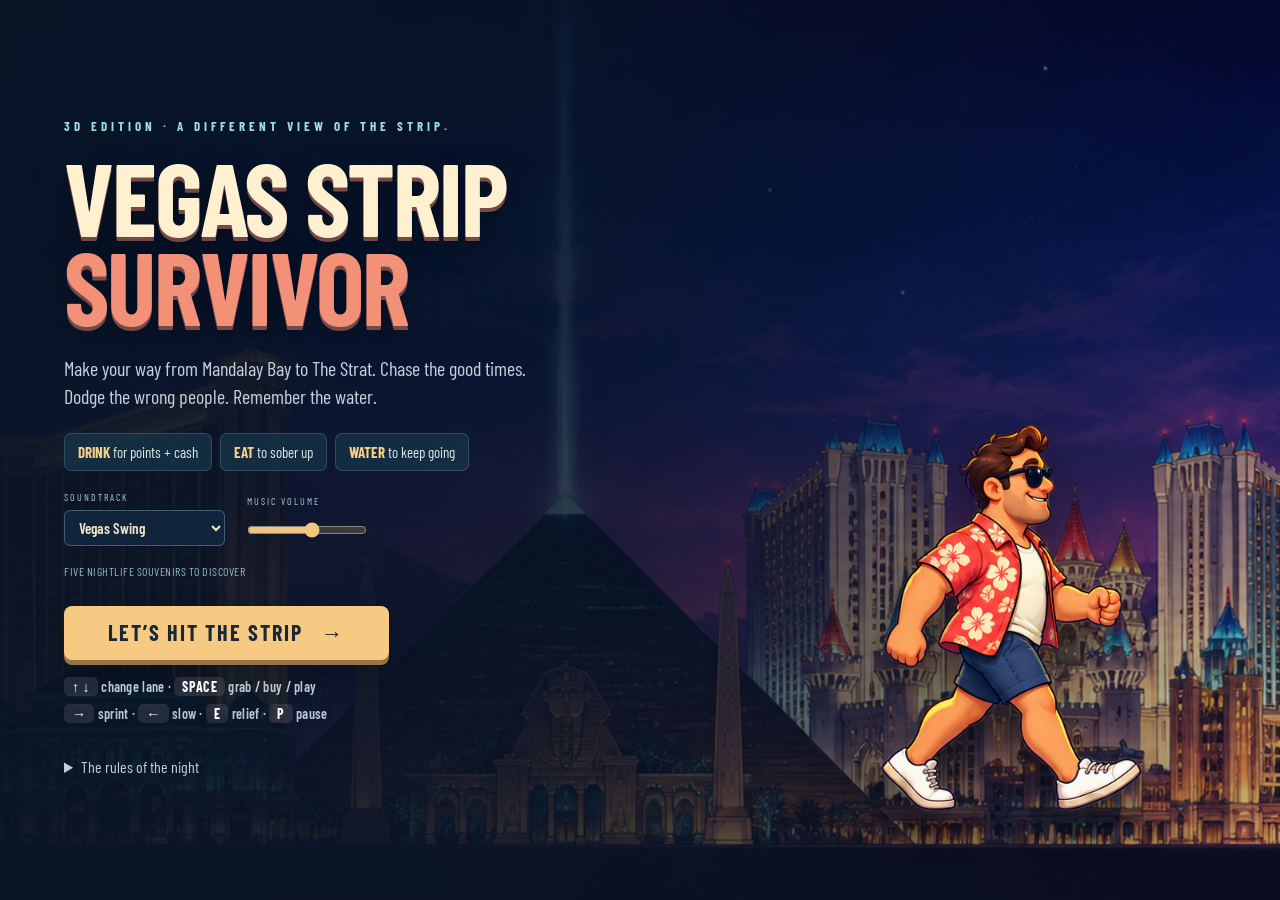
==== vegas-3d.html @ 0407bd30 "Preserve original game and separate the 3D edition" ====
<!DOCTYPE html>
<html lang="en">
<head>
<meta charset="UTF-8">
<meta name="viewport" content="width=device-width, initial-scale=1.0">
<title>Vegas Strip Survivor — 3D Edition</title>
<style>
  @import url('https://fonts.googleapis.com/css2?family=Monoton&family=Barlow+Condensed:wght@500;600;700&display=swap');

  :root {
    --neon-pink: #ff2d78;
    --neon-cyan: #00e5ff;
    --neon-gold: #ffc233;
    --sick-green: #7fff5a;
    --ink: #07030f;
    --panel: rgba(10, 5, 24, 0.72);
  }

  * { margin: 0; padding: 0; box-sizing: border-box; }

  html, body {
    height: 100%;
    background: var(--ink);
    overflow: hidden;
    font-family: 'Barlow Condensed', 'Arial Narrow', sans-serif;
    user-select: none;
  }

  canvas { display: block; width: 100vw; height: 100vh; touch-action: none; }

  /* ---------- HUD ---------- */
  #hud {
    position: fixed; inset: 0;
    pointer-events: none;
    z-index: 5;
    opacity: 0;
    transition: opacity 0.6s;
  }
  #hud.on { opacity: 1; }

  .meter-panel {
    position: absolute; top: 14px; left: 14px;
    background: var(--panel);
    border: 1px solid rgba(255, 45, 120, 0.35);
    border-radius: 10px;
    padding: 10px 14px 12px;
    backdrop-filter: blur(4px);
    min-width: 230px;
  }
  .meter { margin-bottom: 8px; }
  .meter:last-child { margin-bottom: 0; }
  .meter .lbl {
    display: flex; justify-content: space-between;
    font-size: 13px; font-weight: 700; letter-spacing: 2px;
    margin-bottom: 3px;
  }
  .meter .lbl .warn { font-weight: 600; opacity: 0; transition: opacity .3s; }
  .meter .lbl .warn.show { opacity: 1; animation: blink 0.7s infinite; }
  @keyframes blink { 50% { opacity: 0.25; } }
  .meter .track {
    height: 12px; border-radius: 6px;
    background: rgba(255,255,255,0.08);
    overflow: hidden;
  }
  .meter .fill { height: 100%; border-radius: 6px; transition: width .25s; }
  #drunk-lbl { color: var(--neon-pink); }
  #drunk-fill { background: linear-gradient(90deg, #ff8ab0, #ff2d78, #d40045); box-shadow: 0 0 10px #ff2d7890; width: 0%; }
  #hyd-lbl { color: var(--neon-cyan); }
  #hyd-fill { background: linear-gradient(90deg, #007a99, #00e5ff); box-shadow: 0 0 10px #00e5ff90; width: 100%; }
  #blad-lbl { color: #ffd24a; }
  #blad-fill { background: linear-gradient(90deg, #b8901f, #ffd24a); box-shadow: 0 0 10px #ffd24a90; width: 0%; }

  #score-panel {
    position: absolute; top: 14px; right: 14px;
    background: var(--panel);
    border: 1px solid rgba(255, 194, 51, 0.35);
    border-radius: 10px;
    padding: 8px 16px;
    text-align: right;
    backdrop-filter: blur(4px);
  }
  #score-val {
    font-size: 30px; font-weight: 700; color: var(--neon-gold);
    text-shadow: 0 0 12px rgba(255,194,51,0.6);
    line-height: 1;
  }
  #score-panel .sub {
    font-size: 12px; letter-spacing: 2px; color: #b9a8d8; font-weight: 600;
  }
  #tally {
    font-size: 14px; color: #d8ccf0; margin-top: 4px; letter-spacing: 1px;
  }

  #sick-banner {
    position: absolute; top: 110px; left: 50%; transform: translateX(-50%);
    font-size: 26px; font-weight: 700; letter-spacing: 6px;
    color: var(--sick-green);
    text-shadow: 0 0 18px var(--sick-green);
    opacity: 0; transition: opacity .3s;
  }
  #sick-banner.show { opacity: 1; animation: blink .5s infinite; }

  #buzz-banner {
    position: absolute; top: 150px; left: 50%; transform: translateX(-50%);
    font-size: 22px; font-weight: 700; letter-spacing: 5px;
    color: #8fd4ff;
    text-shadow: 0 0 16px #8fd4ff;
    opacity: 0; transition: opacity .3s;
  }
  #buzz-banner.show { opacity: 1; animation: blink .8s infinite; }
  .rule.r-pee { border-color: rgba(143,212,255,.4); } .rule.r-pee h3 { color: #8fd4ff; }

  /* ---------- Zone marquee card ---------- */
  #zone-card {
    position: absolute; top: 12%; left: 50%;
    transform: translateX(-50%) scale(0.85);
    text-align: center;
    opacity: 0;
    transition: opacity .5s, transform .5s;
    white-space: nowrap;
  }
  #zone-card.show { opacity: 1; transform: translateX(-50%) scale(1); }
  #zone-card .eyebrow {
    font-size: 14px; letter-spacing: 6px; color: #b9a8d8; font-weight: 600;
    margin-bottom: 2px;
  }
  #zone-card .name {
    font-family: 'Monoton', cursive;
    font-size: clamp(26px, 5vw, 52px);
    font-weight: 400;
    line-height: 1.15;
  }

  /* ---------- Progress bar ---------- */
  #progress {
    position: absolute; bottom: 16px; left: 50%;
    transform: translateX(-50%);
    width: min(680px, 78vw);
  }
  #progress .rail {
    position: relative;
    height: 6px; border-radius: 3px;
    background: rgba(255,255,255,0.1);
  }
  #progress .done {
    position: absolute; left: 0; top: 0; bottom: 0;
    border-radius: 3px; width: 0%;
    background: linear-gradient(90deg, var(--neon-pink), var(--neon-gold));
    box-shadow: 0 0 10px rgba(255,45,120,0.7);
    transition: width .3s;
  }
  #progress .ticks { position: absolute; inset: 0; }
  #progress .tick {
    position: absolute; top: 50%;
    width: 10px; height: 10px; border-radius: 50%;
    transform: translate(-50%, -50%);
    background: #241436;
    border: 2px solid #4a3466;
    transition: background .3s, border-color .3s, box-shadow .3s;
  }
  #progress .tick.hit {
    background: var(--neon-gold); border-color: #fff0c0;
    box-shadow: 0 0 8px var(--neon-gold);
  }
  #zone-now {
    text-align: center; margin-top: 9px;
    font-size: 14px; letter-spacing: 4px; font-weight: 700;
    color: #d8ccf0; text-shadow: 0 0 8px rgba(216,204,240,.4);
  }

  #hint {
    position: absolute; bottom: 16px; right: 16px;
    font-size: 12px; letter-spacing: 1.5px; color: #7a6a99; font-weight: 600;
  }

  /* ---------- Screens ---------- */
  .screen {
    position: fixed; inset: 0;
    display: flex; flex-direction: column;
    align-items: center; justify-content: center;
    background: radial-gradient(ellipse at 50% 120%, rgba(90,20,90,0.45), transparent 60%),
                linear-gradient(#07030f, #14082b);
    z-index: 10;
    text-align: center;
    padding: 24px;
    transition: opacity .5s;
  }
  .screen.hidden { opacity: 0; pointer-events: none; }

  .screen .eyebrow {
    font-size: 15px; letter-spacing: 8px; color: #b9a8d8;
    font-weight: 600; margin-bottom: 8px;
  }
  .title {
    font-family: 'Monoton', cursive;
    font-weight: 400;
    font-size: clamp(34px, 7vw, 76px);
    line-height: 1.15;
    color: var(--neon-pink);
    text-shadow: 0 0 14px rgba(255,45,120,.8), 0 0 50px rgba(255,45,120,.45);
    animation: buzz 4s infinite;
  }
  .title .alt {
    color: var(--neon-cyan);
    text-shadow: 0 0 14px rgba(0,229,255,.8), 0 0 50px rgba(0,229,255,.45);
  }
  @keyframes buzz {
    0%, 91%, 94%, 100% { opacity: 1; }
    92%, 95% { opacity: 0.65; }
  }
  .sub {
    margin-top: 10px; font-size: 18px; letter-spacing: 3px;
    color: #d8ccf0; font-weight: 600;
  }

  .rules {
    display: flex; gap: 14px; margin: 30px 0 8px;
    flex-wrap: wrap; justify-content: center;
  }
  .rule {
    background: var(--panel);
    border: 1px solid rgba(255,255,255,0.12);
    border-radius: 12px;
    padding: 14px 18px;
    width: 190px;
  }
  .rule .ico { font-size: 30px; }
  .rule h3 {
    font-size: 17px; letter-spacing: 2px; margin: 6px 0 4px; font-weight: 700;
  }
  .rule p { font-size: 14.5px; line-height: 1.35; color: #b9a8d8; font-weight: 500; }
  .rule.r-drink { border-color: rgba(255,194,51,.4); } .rule.r-drink h3 { color: var(--neon-gold); }
  .rule.r-food  { border-color: rgba(255,45,120,.4); } .rule.r-food h3 { color: var(--neon-pink); }
  .rule.r-water { border-color: rgba(0,229,255,.4); }  .rule.r-water h3 { color: var(--neon-cyan); }
  .rule.r-sick  { border-color: rgba(127,255,90,.4); } .rule.r-sick h3 { color: var(--sick-green); }

  .controls {
    margin-top: 14px; font-size: 15px; letter-spacing: 1px;
    color: #9d8cc0; font-weight: 600;
  }
  .controls b {
    color: #fff; background: rgba(255,255,255,0.1);
    padding: 1px 8px; border-radius: 5px; font-weight: 700;
  }

  .btn {
    margin-top: 26px;
    pointer-events: auto;
    cursor: pointer;
    font-family: 'Barlow Condensed', sans-serif;
    font-size: 22px; font-weight: 700; letter-spacing: 5px;
    color: #07030f;
    background: linear-gradient(90deg, var(--neon-gold), #ffd970);
    border: none; border-radius: 10px;
    padding: 13px 44px;
    box-shadow: 0 0 22px rgba(255,194,51,.55);
    transition: transform .15s, box-shadow .15s;
  }
  .btn:hover { transform: scale(1.05); box-shadow: 0 0 32px rgba(255,194,51,.8); }

  /* end screen */
  #end-title { font-family: 'Monoton', cursive; font-weight: 400; font-size: clamp(30px, 6vw, 64px); line-height: 1.15; }
  #end-title.win  { color: var(--neon-gold); text-shadow: 0 0 16px rgba(255,194,51,.8), 0 0 55px rgba(255,194,51,.4); }
  #end-title.lose { color: var(--neon-pink); text-shadow: 0 0 16px rgba(255,45,120,.8), 0 0 55px rgba(255,45,120,.4); }
  #end-sub { margin-top: 12px; font-size: 19px; color: #d8ccf0; letter-spacing: 2px; font-weight: 600; max-width: 560px; }
  #end-stats {
    margin-top: 24px;
    background: var(--panel);
    border: 1px solid rgba(255,255,255,0.12);
    border-radius: 12px;
    padding: 16px 26px;
    min-width: 300px;
  }
  #end-stats .row {
    display: flex; justify-content: space-between; gap: 40px;
    font-size: 17px; padding: 4px 0; letter-spacing: 1px; font-weight: 600;
    color: #d8ccf0;
  }
  #end-stats .row b { color: var(--neon-gold); font-weight: 700; }
  #end-stats .row.total {
    border-top: 1px solid rgba(255,255,255,0.15);
    margin-top: 6px; padding-top: 9px; font-size: 20px;
  }

  #cash-val {
    font-size: 20px; font-weight: 700; color: #3dff8f;
    text-shadow: 0 0 10px rgba(61,255,143,.5);
    margin-top: 2px; line-height: 1;
  }
  #cash-val.low {   /* below fine money: one ticket ends the night */
    color: #ff5c5c;
    text-shadow: 0 0 10px rgba(255,92,92,.6);
    animation: cashPulse 0.9s infinite;
  }
  @keyframes cashPulse { 50% { opacity: 0.4; } }
  #combo-val {
    font-size: 15px; font-weight: 700; color: var(--neon-pink);
    text-shadow: 0 0 8px rgba(255,45,120,.5);
    margin-top: 5px; letter-spacing: 1px;
    transition: opacity .3s;
  }
  #lastcall-val {
    font-size: 12.5px; font-weight: 600; color: var(--neon-gold);
    letter-spacing: 1px; margin-top: 2px;
  }

  /* ---------- slot machine screen ---------- */
  #slot-screen { background: rgba(5,2,16,0.82); }
  #slot-panel {
    background: linear-gradient(#241238, #140a24);
    border: 2px solid rgba(255,194,51,.55);
    border-radius: 18px;
    box-shadow: 0 0 44px rgba(255,194,51,.22);
    padding: 24px 34px 26px;
    width: min(440px, 94vw);
    text-align: center;
  }
  #slot-marquee {
    font-family: 'Monoton', cursive; font-weight: 400;
    font-size: 32px; color: var(--neon-gold);
    text-shadow: 0 0 14px rgba(255,194,51,.8);
  }
  #slot-reels { display: flex; gap: 12px; justify-content: center; margin: 18px 0 14px; }
  .reel {
    width: 84px; height: 96px; border-radius: 10px;
    background: linear-gradient(#f8f4ea, #cfc6b2);
    border: 3px solid #8a6a20;
    font-size: 50px; line-height: 92px; text-align: center;
  }
  .reel.spin { filter: blur(1.2px); }
  #slot-msg { min-height: 26px; font-size: 20px; font-weight: 700; letter-spacing: 1px; color: #d8ccf0; }
  #slot-pay { font-size: 13.5px; color: #9d8cc0; letter-spacing: 0.5px; margin-top: 7px; font-weight: 600; }
  #slot-cash {
    font-size: 24px; font-weight: 700; color: #3dff8f; margin-top: 10px;
    text-shadow: 0 0 10px rgba(61,255,143,.5);
  }
  #slot-hyd-wrap { height: 8px; background: rgba(255,255,255,.1); border-radius: 4px; margin-top: 12px; overflow: hidden; }
  #slot-hyd { height: 100%; width: 100%; background: linear-gradient(90deg, #007a99, #00e5ff); border-radius: 4px; }
  #slot-hyd-lbl { font-size: 11.5px; letter-spacing: 2px; color: #00e5ff; margin-top: 5px; font-weight: 600; }
  #slot-btns { display: flex; gap: 12px; justify-content: center; margin-top: 16px; }
  #slot-btns .btn { margin-top: 0; padding: 10px 24px; font-size: 17px; letter-spacing: 3px; }
  #slot-btns .btn.ghost {
    background: transparent; color: #d8ccf0;
    border: 1px solid rgba(255,255,255,.3); box-shadow: none;
  }
  .rule.r-slots { border-color: rgba(255,194,51,.4); } .rule.r-slots h3 { color: var(--neon-gold); }
  .rule.r-ride  { border-color: rgba(255,143,61,.4); } .rule.r-ride h3 { color: #ff8f3d; }
  .rule.r-danger { border-color: rgba(200,162,255,.4); } .rule.r-danger h3 { color: #c8a2ff; }

  @media (prefers-reduced-motion: reduce) {
    .title { animation: none; }
    #sick-banner.show, .meter .lbl .warn.show { animation: none; }
  }
</style>
<link rel="stylesheet" href="redesign-ui.css">
<link rel="stylesheet" href="vegas-detours.css">
</head>
<body>
<canvas id="game" tabindex="0" aria-label="Vegas Strip Survivor game. Arrow keys move, space grabs, P pauses."></canvas>

<div id="hud">
  <div class="meter-panel">
    <div class="meter">
      <div class="lbl" id="drunk-lbl"><span>DRUNK <span class="meter-value" id="drunk-num">0</span></span><span class="warn" id="drunk-warn">EAT SOMETHING!</span></div>
      <div class="track"><div class="fill" id="drunk-fill"></div></div>
    </div>
    <div class="meter">
      <div class="lbl" id="hyd-lbl"><span>HYDRATION <span class="meter-value" id="hyd-num">100</span></span><span class="warn" id="hyd-warn">DRINK WATER!</span></div>
      <div class="track"><div class="fill" id="hyd-fill"></div></div>
    </div>
    <div class="meter">
      <div class="lbl" id="blad-lbl"><span>BLADDER <span class="meter-value" id="blad-num">0</span></span><span class="warn" id="blad-warn">FIND A SPOT! (E)</span></div>
      <div class="track"><div class="fill" id="blad-fill"></div></div>
    </div>
  </div>

  <div id="score-panel">
    <div id="score-val">0</div>
    <div class="sub">SCORE</div>
    <div id="cash-val">$50</div>
    <div class="sub">CASH</div>
    <div id="combo-val">COMBO ×1</div>
    <div id="lastcall-val">LAST CALL +1000</div>
    <div id="tally">🍸 0 &nbsp; 🌮 0 &nbsp; 💧 0</div>
  </div>

  <div id="hud-actions"><button class="hud-button" id="pause-btn" aria-label="Pause game">PAUSE</button><button class="hud-button" id="mute-btn" aria-label="Mute audio">SOUND ON</button><button class="hud-button" id="music-btn">♫ VEGAS SWING</button></div>
  <div id="sick-banner">🤢 YOU FEEL SICK 🤢</div>
  <div id="buzz-banner">🥱 TOO SOBER — THIS IS VEGAS 🥱</div>

  <div id="zone-card">
    <div class="eyebrow">NOW ENTERING</div>
    <div class="name" id="zone-name"></div>
  </div>

  <div id="progress">
    <div class="rail">
      <div class="done" id="prog-done"></div>
      <div class="ticks" id="prog-ticks"></div>
    </div>
    <div id="zone-now"></div>
  </div>

  <div id="detour-status" hidden></div>
  <div id="hint">↑↓ MOVE &nbsp; SPACE GRAB &nbsp; E PEE &nbsp; → SPRINT &nbsp; ← SLOW &nbsp; M MUTE &nbsp; P PAUSE</div>
</div>

<div class="screen hidden" id="slot-screen">
  <div id="slot-panel">
    <div id="slot-marquee">LUCKY 7</div>
    <div id="slot-reels">
      <div class="reel" id="reel0">7️⃣</div>
      <div class="reel" id="reel1">🍒</div>
      <div class="reel" id="reel2">🔔</div>
    </div>
    <div id="slot-msg">$25 a pull. Feeling lucky?</div>
    <div id="slot-pay">7️⃣×3 $500 &nbsp; 💎×3 $300 &nbsp; 🔔×3 $150 &nbsp; 🍒×3 $100 &nbsp; ⭐×3 $75 &nbsp; 🍋×3 $50 &nbsp; pair $35</div>
    <div id="slot-cash">CASH $50</div>
    <div id="slot-clock">LAST CALL 4:54</div>
    <div id="slot-hyd-wrap"><div id="slot-hyd"></div></div>
    <div id="slot-hyd-lbl">HYDRATION KEEPS DRAINING — THE DESERT DOESN'T PAUSE</div>
    <div id="slot-btns">
      <button class="btn" id="pull-btn">PULL — $25 (SPACE)</button>
      <button class="btn ghost" id="leave-btn">WALK AWAY (ESC)</button>
    </div>
  </div>
</div>

<div class="screen hidden" id="detour-screen" role="dialog" aria-modal="true" aria-labelledby="detour-title" aria-describedby="detour-story">
  <div id="detour-panel">
    <div class="detour-art-wrap"><div id="detour-art" role="img" aria-label="Illustrated Vegas detour"></div><div class="detour-art-caption">A NIGHT TO REMEMBER. SORT OF.</div></div>
    <div class="detour-content">
      <div id="detour-tag"></div><h2 id="detour-title" tabindex="-1"></h2><p id="detour-story"></p>
      <div class="detour-meters"><div><span>CASH</span><b id="detour-cash"></b></div><div><span>DRUNK</span><b id="detour-drunk"></b></div><div><span>WATER</span><b id="detour-hyd"></b></div><div><span>LAST CALL</span><b id="detour-clock"></b></div></div>
      <p id="detour-note"></p>
      <div id="detour-controls">
        <button class="detour-choice" id="detour-choice-0" type="button"><b id="detour-label-0"></b><span id="detour-effect-0"></span><em id="detour-warning-0"></em></button>
        <button class="detour-choice" id="detour-choice-1" type="button"><b id="detour-label-1"></b><span id="detour-effect-1"></span><em id="detour-warning-1"></em></button>
        <button class="detour-choice" id="detour-choice-2" type="button"><b id="detour-label-2"></b><span id="detour-effect-2"></span><em id="detour-warning-2"></em></button>
        <div class="detour-key-help">TAB to choose · ENTER to confirm · ESC focuses the free exit</div>
      </div>
      <div id="detour-result" hidden aria-live="polite"><div id="detour-souvenir"></div><p id="detour-summary"></p><button class="btn" id="detour-continue">BACK TO THE STRIP →</button></div>
    </div>
  </div>
</div>

<div class="screen" id="start-screen">
  <div class="intro-character" aria-hidden="true"></div>
  <div class="intro-copy">
    <div class="intro-kicker">3D EDITION · A DIFFERENT VIEW OF THE STRIP.</div>
    <h1 class="intro-title">Vegas Strip<br><span>Survivor</span></h1>
    <p class="intro-desc">Make your way from Mandalay Bay to The Strat. Chase the good times. Dodge the wrong people. Remember the water.</p>
    <div class="intro-loop"><span><b>DRINK</b> for points + cash</span><span><b>EAT</b> to sober up</span><span><b>WATER</b> to keep going</span></div>
    <div class="music-settings">
      <label for="music-style">SOUNDTRACK
        <select id="music-style"><option value="swing">Vegas Swing</option><option value="funk">Poolside Funk</option><option value="lounge">After Hours Lounge</option><option value="off">Off</option></select>
      </label>
      <label for="music-volume">MUSIC VOLUME
        <input id="music-volume" type="range" min="0" max="100" value="55" aria-label="Music volume">
      </label>
    </div>
    <div id="best-line"></div>
    <div id="souvenir-line"></div>
    <button class="btn" id="start-btn">LET’S HIT THE STRIP &nbsp; →</button>
    <div class="controls" id="start-controls"><b>↑ ↓</b> change lane · <b>SPACE</b> grab / buy / play<br><b>→</b> sprint · <b>←</b> slow · <b>E</b> relief · <b>P</b> pause</div>
    <details class="how-to">
      <summary>The rules of the night</summary>
      <p><b>Keep a little buzz.</b> Drinks earn points, cash and a combo multiplier. Too much booze means blackout; stay sober too long and your score starts slipping. Food lowers your drunk meter. Water restores hydration.</p>
      <p><b>Watch the crowd.</b> Dodge flyers, showgirls, mascots, scooters and pickpockets. Three hits in twelve seconds ends your night. A second police collision, riding into a cop, or bumping one at 60+ drunk means arrest.</p>
      <p><b>Spend wisely.</b> Water carts cost $20, food costs $35, slots cost $25 a pull. Your last-call clock and hydration keep draining while you gamble. Drinks fill your bladder; E takes a relief break. A cop on screen means a $75 fine. If you can’t pay, you’re done.</p>
      <p><b>Take a detour.</b> Look for STORY doorways: a champagne club, wedding chapel, buffet, pool party, and casino security. Press SPACE nearby to visit. At 70+ drunk you may stumble into the club. Choices show their costs; nothing is purchased automatically. Collect five nightlife souvenirs across your runs.</p>
      <p><b>The night keeps going.</b> Reach The Strat to bank a lap bonus. The next lap is faster and busier. Wheels help you move quickly, but one collision means a wipeout.</p>
    </details>
  </div>
</div>

<div class="screen hidden" id="end-screen">
  <div id="end-title"></div>
  <div id="end-sub"></div>
  <div id="end-stats"></div>
  <button class="btn" id="retry-btn">WALK IT AGAIN</button>
</div>

<script src="vegas-art-3d.js"></script>
<script src="vegas-music.js"></script>
<script src="vegas-detours.js"></script>
<script>
'use strict';

/* =========================================================
   Vegas Strip Survivor — Neon Redux
   Single-file canvas side-scroller.
   ========================================================= */

const canvas = document.getElementById('game');
const ctx = canvas.getContext('2d');
let W = 0, H = 0, DPR = 1;

function resize() {
  DPR = Math.min(window.devicePixelRatio || 1, 2);
  W = window.innerWidth;
  H = window.innerHeight;
  canvas.width = W * DPR;
  canvas.height = H * DPR;
  ctx.setTransform(DPR, 0, 0, DPR, 0, 0);
}
window.addEventListener('resize', resize);
resize();

const REDUCED_MOTION = window.matchMedia('(prefers-reduced-motion: reduce)').matches;

/* ---------- deterministic pseudo-random (stable scenery) ---------- */
function rnd(seed) {
  const x = Math.sin(seed * 127.1 + 311.7) * 43758.5453;
  return x - Math.floor(x);
}

/* ---------- config ---------- */
const TOTAL = 30000;              // world length in px
const BASE_SPEED = 150;           // walk speed px/s
const ROWS = [                    // sidewalk depth rows: far -> near
  { yf: 0.720, s: 0.72 },
  { yf: 0.815, s: 0.94 },
  { yf: 0.910, s: 1.16 },
];
const PLAYER_SCREEN_X = 0.30;     // player's fixed fraction of screen width

const ZONES = [   // haz = hazard-density personality per zone
  { name: 'MANDALAY BAY',   color: '#ffc233', haz: 0.75 },
  { name: 'LUXOR',          color: '#e8d9a0', haz: 0.85 },
  { name: 'EXCALIBUR',      color: '#ff5c5c', haz: 0.9  },
  { name: 'MGM GRAND',      color: '#3dff8f', haz: 1.0  },
  { name: 'BELLAGIO',       color: '#8fd4ff', haz: 0.9  },
  { name: 'CAESARS PALACE', color: '#fff2c0', haz: 1.05 },
  { name: 'THE VENETIAN',   color: '#ffb066', haz: 1.1  },
  { name: 'TREASURE ISLAND',color: '#ff8f3d', haz: 1.15 },
  { name: 'WYNN',           color: '#d9a05c', haz: 1.2  },
  { name: 'CIRCUS CIRCUS',  color: '#ff5cd9', haz: 1.5  },
  { name: 'THE STRAT',      color: '#00e5ff', haz: 1.25 },
];
const ZONE_LEN = TOTAL / ZONES.length;

const DRINKS = [
  { id: 'beer',      name: 'Draft Beer',      pts: 50,  drunk: 8,  hyd: 7,  glass: 'mug',       c: '#ffc233' },
  { id: 'marg',      name: 'Margarita',       pts: 80,  drunk: 12, hyd: 9,  glass: 'marg',      c: '#aaff66' },
  { id: 'martini',   name: 'Martini',         pts: 100, drunk: 15, hyd: 10, glass: 'martini',   c: '#d8f7ff' },
  { id: 'shot',      name: 'Tequila Shot',    pts: 130, drunk: 20, hyd: 12, glass: 'shot',      c: '#ffdf80' },
  { id: 'hurricane', name: 'Hurricane',       pts: 90,  drunk: 13, hyd: 9,  glass: 'hurricane', c: '#ff5c8a' },
  { id: 'champ',     name: 'Champagne',       pts: 110, drunk: 14, hyd: 9,  glass: 'flute',     c: '#ffe9a0' },
  { id: 'wine',      name: 'Red Wine',        pts: 70,  drunk: 11, hyd: 8,  glass: 'wine',      c: '#c03060' },
  { id: 'tiki',      name: 'Tiki Mai Tai',    pts: 95,  drunk: 13, hyd: 9,  glass: 'tiki',      c: '#ff9f45' },
  { id: 'fishbowl',  name: 'Fishbowl',        pts: 150, drunk: 22, hyd: 14, glass: 'bowl',      c: '#45c8ff' },
  { id: 'tallboy',   name: 'Tallboy',         pts: 55,  drunk: 9,  hyd: 7,  glass: 'can',       c: '#c0c8d8' },
  { id: 'oldfash',   name: 'Old Fashioned',   pts: 105, drunk: 14, hyd: 10, glass: 'rocks',     c: '#e08830' },
  { id: 'daiquiri',  name: 'Frozen Daiquiri', pts: 85,  drunk: 12, hyd: 8,  glass: 'daiq',      c: '#ff6fb0' },
];

const FOODS = [
  { id: 'taco',   name: 'Street Taco',     pts: 15, drunk: -18, kind: 'taco'   },
  { id: 'pizza',  name: 'Dollar Slice',    pts: 15, drunk: -16, kind: 'pizza'  },
  { id: 'shrimp', name: 'Shrimp Cocktail', pts: 20, drunk: -14, kind: 'shrimp' },
  { id: 'burger', name: 'Casino Burger',   pts: 20, drunk: -24, kind: 'burger' },
];

const WATER = { pts: 10, hyd: 32 };

const HAZARDS = [   // each has a signature consequence (see collision switch)
  { id: 'flyer',    name: 'Flyer Guy',        walk: 70,  w: 34 },   // hands full 3s
  { id: 'showgirl', name: 'Showgirl',         walk: 45,  w: 40 },   // controls reversed 2.5s
  { id: 'mascot',   name: 'Costumed Character', walk: 32, w: 46 },  // $10 photo fee
  { id: 'tourist',  name: 'Drunk Tourist',    walk: 55,  w: 38 },   // shove + spill
  { id: 'robot',    name: 'Street Performer', walk: 0,   w: 34 },   // classic block
  { id: 'cop',      name: 'LVPD Officer',     walk: 38,  w: 36 },   // tickets public urination
  { id: 'scooter',  name: 'Scooter Tourist',  walk: 195, w: 42 },   // flattens you; speed varies per spawn, half swerve
  { id: 'thief',    name: 'Pickpocket',       walk: 85,  w: 34 },   // steals ALL your cash
];

const RIDES = [   // grabbable wheels: huge speed, but hazards close fast and one hit is a wipeout
  { id: 'skate', name: 'Skateboard', mult: 1.9, time: 9,   c: '#ff8f3d' },
  { id: 'bike',  name: 'BMX Bike',   mult: 2.4, time: 6.5, c: '#3dff8f' },
];

/* ---------- tiny synth ---------- */
let ac = null, muted = false;
function audio() {
  if (!ac) { try { ac = new (window.AudioContext || window.webkitAudioContext)(); } catch (e) {} }
  return ac;
}
function tone(f0, f1, dur, type, gain) {
  const a = audio();
  if (!a || muted) return;
  const o = a.createOscillator(), g = a.createGain();
  o.type = type; o.frequency.setValueAtTime(f0, a.currentTime);
  o.frequency.exponentialRampToValueAtTime(Math.max(f1, 1), a.currentTime + dur);
  g.gain.setValueAtTime(gain, a.currentTime);
  g.gain.exponentialRampToValueAtTime(0.0001, a.currentTime + dur);
  o.connect(g); g.connect(a.destination);
  o.start(); o.stop(a.currentTime + dur);
}
const sfx = {
  drink: () => { tone(520, 880, 0.16, 'triangle', 0.12); tone(780, 1200, 0.12, 'sine', 0.06); },
  food:  () => tone(300, 420, 0.15, 'square', 0.07),
  water: () => { tone(700, 500, 0.10, 'sine', 0.10); tone(900, 650, 0.14, 'sine', 0.06); },
  hit:   () => { tone(160, 60, 0.25, 'sawtooth', 0.14); },
  sick:  () => tone(220, 110, 0.5, 'square', 0.06),
  zone:  () => { tone(660, 660, 0.1, 'triangle', 0.08); setTimeout(() => tone(880, 880, 0.16, 'triangle', 0.08), 110); },
  win:   () => { [523, 659, 784, 1047].forEach((f, i) => setTimeout(() => tone(f, f, 0.22, 'triangle', 0.12), i * 140)); },
  lose:  () => { [392, 330, 262, 196].forEach((f, i) => setTimeout(() => tone(f, f * 0.9, 0.3, 'sawtooth', 0.09), i * 180)); },
  noCash: () => tone(150, 100, 0.2, 'square', 0.08),
  siren: () => { [880, 660, 880, 660].forEach((f, i) => setTimeout(() => tone(f, f, 0.16, 'square', 0.07), i * 180)); },
  relief: () => tone(620, 280, 0.7, 'sine', 0.07),
  accident: () => { [320, 260, 210, 150].forEach((f, i) => setTimeout(() => tone(f, f * 0.8, 0.22, 'sawtooth', 0.08), i * 150)); },
};

/* Music arrangements and scheduler live in vegas-music.js. */

/* ---------- game state ---------- */
let game = null;
let phase = 'start';   // start | play | slots | detour | end
let paused = false;
const HS_KEY = 'vss-3d-best';
let bestScore = 0;
try { bestScore = +(localStorage.getItem(HS_KEY) || 0); } catch (e) {}

function newGame() {
  const g = {
    x: 0,                    // player world x
    row: 1, rowY: 1,         // target row / interpolated row
    speed: BASE_SPEED,
    drunk: 0, hyd: 100,
    bladder: 0, peeing: 0, peeTicketed: false,
    soberT: 0, buzzkill: false,
    handsFull: 0, dazzled: 0,
    combo: 1, bestCombo: 1,
    lastCall: 1000, lastCallWarned: false,
    runTime: 0,
    lap: 1,
    riding: 0, ride: null,
    recentHits: [],          // hit timestamps for the 12s trample window
    copStrikes: 0,           // sober cop bumps; 2 = arrested (persists across laps)
    cash: 50, slotNet: 0,
    detour: null, nextDetourAt: 18, autoClubLap: 0, vipTime: 0, souvenirs: new Set(),
    sick: false,
    score: 0,
    stagger: 0, invuln: 0,
    walkPhase: 0,
    counts: { drink: 0, food: 0, water: 0, hits: 0, pees: 0, accidents: 0, tickets: 0, detours: 0 },
    entities: [],            // {kind:'drink'|'food'|'water'|'hazard'|'slot'|'vendor', worldX, row, type, t, dead}
    particles: [],           // {x,y,vx,vy,life,text?,c,r?}
    taxis: [],
    spawnCursor: 900,
    lastHazardRow: -1,
    lastWaterX: 0, lastFoodX: 0, lastRideX: 0,   // director bookkeeping
    grabTarget: null,
    zoneIdx: -1,
    time: 0,
    shake: 0,
    over: null,              // 'blackout' | 'collapse' | 'arrested' | 'broke' | 'trampled' (no win — the Strip loops forever)
  };
  buildStrip(g);
  return g;
}

// pre-placed fixtures for one pass of the Strip (fresh each lap)
function buildStrip(g) {
  // slot machines outside every casino (zone boundaries), against the buildings (row 0)
  const slotXs = [];
  for (let i = 1; i < ZONES.length; i++) {
    const sx2 = i * ZONE_LEN + 450;
    slotXs.push(sx2);
    g.entities.push({ kind: 'slot', worldX: sx2, row: 0, t: Math.random() * 10, dead: false, seed: i });
  }
  // vendor carts, alternating water/food, nudged clear of slot machines
  let vx = 1600, vi = 0;
  while (vx < TOTAL - 800) {
    let x = vx;
    for (const sx2 of slotXs) if (Math.abs(x - sx2) < 420) x += 480;
    const item = vi % 2 === 0 ? 'water' : 'food';
    g.entities.push({
      kind: 'vendor', worldX: x, row: 0, t: 0, dead: false, item,
      price: item === 'water' ? 20 : 35,
      food: FOODS[vi % FOODS.length],
    });
    vi++;
    vx += 2300 + (vi % 3) * 260;
  }
  buildDetourStops(g);
}

/* ---------- input ---------- */
const keys = {};
window.addEventListener('keydown', (e) => {
  if (phase === 'detour') { handleDetourKey(e); return; }
  if (e.target?.closest?.('select, input')) return;
  if (e.target?.closest?.('button, summary') && (e.key === ' ' || e.key === 'Enter')) return;
  if (['ArrowUp','ArrowDown','ArrowLeft','ArrowRight',' '].includes(e.key)) e.preventDefault();
  const k = e.key.toLowerCase();
  if (k === 'm') { if (!e.repeat) toggleMute(); return; }
  if (k === 'p' && phase === 'play') { if (!e.repeat) togglePause(); return; }
  if (phase === 'slots') {
    if (k === ' ') slotPull();
    if (k === 'escape' || k === 'enter') exitSlots();
    return;
  }
  if (phase === 'start' && (k === 'enter' || k === ' ')) { startGame(); return; }
  if (phase === 'end' && (k === 'enter' || k === ' ')) { startGame(); return; }
  if (keys[k]) return;
  keys[k] = true;
  if (phase === 'play' && !paused && k === ' ') { tryGrab(); return; }
  if (phase === 'play' && !paused && k === 'e') { startPee(); return; }
  if (phase === 'play' && !paused && game.stagger <= 0 && game.peeing <= 0) {
    let dir = 0;
    if (k === 'arrowup' || k === 'w') dir = -1;
    if (k === 'arrowdown' || k === 's') dir = 1;
    if (dir !== 0) {
      if (game.dazzled > 0) dir = -dir;   // showgirl got you
      // heavy drunk = chance the input goes the wrong way
      if (game.drunk > 60 && Math.random() < (game.drunk - 60) * 0.006) dir = -dir;
      game.row = Math.max(0, Math.min(2, game.row + dir));
    }
  }
});
window.addEventListener('keyup', (e) => { keys[e.key.toLowerCase()] = false; });

/* ---------- touch controls ---------- */
const IS_TOUCH = 'ontouchstart' in window;
let touchStart = null, lastTap = 0, holdTimer = null, sprintTouch = false;
canvas.addEventListener('touchstart', (ev) => {
  ev.preventDefault();
  const t0 = ev.touches[0];
  touchStart = { x: t0.clientX, y: t0.clientY, time: performance.now() };
  clearTimeout(holdTimer);
  holdTimer = setTimeout(() => { sprintTouch = true; keys['d'] = true; }, 350);
}, { passive: false });
canvas.addEventListener('touchend', (ev) => {
  ev.preventDefault();
  clearTimeout(holdTimer);
  if (sprintTouch) { sprintTouch = false; keys['d'] = false; touchStart = null; return; }
  if (!touchStart) return;
  const t0 = ev.changedTouches[0];
  const dy = t0.clientY - touchStart.y;
  const dx = t0.clientX - touchStart.x;
  const dur = performance.now() - touchStart.time;
  touchStart = null;
  if (phase === 'start' || phase === 'end') { startGame(); return; }
  if (phase !== 'play' || paused || !game) return;
  if (Math.abs(dy) > 30 && Math.abs(dy) > Math.abs(dx)) {
    if (game.stagger <= 0 && game.peeing <= 0) {
      let dir = dy < 0 ? -1 : 1;
      if (game.dazzled > 0) dir = -dir;
      if (game.drunk > 60 && Math.random() < (game.drunk - 60) * 0.006) dir = -dir;
      game.row = Math.max(0, Math.min(2, game.row + dir));
    }
  } else if (dur < 250) {
    const now = performance.now();
    if (now - lastTap < 300) { startPee(); lastTap = 0; }
    else { lastTap = now; tryGrab(); }
  }
}, { passive: false });
if (IS_TOUCH) {
  window.addEventListener('DOMContentLoaded', () => {
    $('hint').textContent = 'SWIPE ↑↓ MOVE · TAP GRAB · DOUBLE-TAP PEE · HOLD TO SPRINT';
    $('start-controls').textContent = 'Swipe up / down to change lane · Tap to grab · Double-tap for relief · Hold to sprint';
  });
}

/* ---------- HUD refs ---------- */
const $ = (id) => document.getElementById(id);
const mmss = (sec) => `${Math.floor(sec / 60)}:${String(Math.floor(sec % 60)).padStart(2, '0')}`;
const hud = $('hud');
const ticksEl = $('prog-ticks');
ZONES.forEach((z, i) => {
  const t = document.createElement('div');
  t.className = 'tick';
  t.style.left = (i / (ZONES.length - 1) * 100) + '%';
  ticksEl.appendChild(t);
});

let zoneCardTimer = null;
function showZoneCard(zone) {
  $('zone-name').textContent = zone.name;
  $('zone-name').style.color = zone.color;
  $('zone-name').style.textShadow = `0 0 14px ${zone.color}, 0 0 46px ${zone.color}66`;
  $('zone-card').classList.add('show');
  clearTimeout(zoneCardTimer);
  zoneCardTimer = setTimeout(() => $('zone-card').classList.remove('show'), 2600);
}

function updateHUD() {
  $('detour-status').hidden = game.vipTime <= 0;
  $('detour-status').textContent = `POOL VIP · ${Math.ceil(game.vipTime)}s · 1.5× DRINK POINTS · MORE HAZARDS`;
  $('drunk-num').textContent = Math.round(game.drunk);
  $('hyd-num').textContent = Math.round(game.hyd);
  $('blad-num').textContent = Math.round(game.bladder);
  $('drunk-fill').style.width = game.drunk.toFixed(1) + '%';
  $('hyd-fill').style.width = game.hyd.toFixed(1) + '%';
  $('blad-fill').style.width = game.bladder.toFixed(1) + '%';
  const dw = $('drunk-warn');
  if (game.drunk > 70) { dw.textContent = 'EAT SOMETHING!'; dw.classList.add('show'); }
  else if (game.buzzkill || game.soberT > 8) { dw.textContent = 'HAVE A DRINK!'; dw.classList.add('show'); }
  else dw.classList.remove('show');
  $('hyd-warn').classList.toggle('show', game.hyd < 30);
  $('blad-warn').classList.toggle('show', game.bladder > 80);
  $('buzz-banner').classList.toggle('show', game.buzzkill);
  const cv = $('combo-val');
  cv.textContent = 'COMBO ×' + game.combo;
  cv.style.opacity = game.combo > 1 ? 1 : 0.4;
  $('lastcall-val').textContent = game.lastCall > 0
    ? `⏰ LAST CALL ${mmss(game.lastCall / 3.4)}  (+${Math.round(game.lastCall)})`
    : 'LAST CALL OVER — FRIENDS ARE WAITING';
  $('score-val').textContent = Math.round(game.score);
  $('cash-val').textContent = '$' + game.cash;
  $('cash-val').classList.toggle('low', game.cash < 75);
  $('tally').innerHTML = `🍸 ${game.counts.drink} &nbsp; 🌮 ${game.counts.food} &nbsp; 💧 ${game.counts.water}`;
  $('sick-banner').classList.toggle('show', game.sick);
  $('prog-done').style.width = (game.x / TOTAL * 100) + '%';
  const zi = Math.min(ZONES.length - 1, Math.floor(game.x / ZONE_LEN));
  [...ticksEl.children].forEach((t, i) => t.classList.toggle('hit', i <= zi));
  $('zone-now').textContent = ZONES[zi].name + (game.lap > 1 ? ` · LAP ${game.lap}` : '');
}

/* ---------- spawning (director: fairness over luck) ---------- */
function spawnAhead() {
  const g = game;
  const camX = g.x - W * PLAYER_SCREEN_X;
  const horizon = camX + W * PLAYER_SCREEN_X + W * (1 - PLAYER_SCREEN_X) / ROWS[0].s + 240;
  while (g.spawnCursor < horizon) {
    const prog = g.spawnCursor / TOTAL;
    g.spawnCursor += 130 + Math.random() * (240 - prog * 90);
    if (g.spawnCursor > TOTAL - 600) break;   // clear runway at the finish
    const cur = g.spawnCursor;

    // director: rescue items are guaranteed when meters run hot, and
    // pity timers ensure water/food are never absent for long stretches
    let kind = null;
    const waterGap = cur - g.lastWaterX;
    const foodGap = cur - g.lastFoodX;
    if (waterGap > 2200) kind = 'water';
    else if (g.hyd < 55 && waterGap > 350 + g.hyd * 10) kind = 'water';
    else if (g.drunk > 45 && foodGap > 350 + (100 - g.drunk) * 10) kind = 'food';
    else if (foodGap > 2600) kind = 'food';
    const rescued = kind !== null;

    if (!kind && cur - g.lastRideX > 3500 && Math.random() < 0.06) kind = 'ride';   // rare set of wheels

    if (!kind) {
      const r = Math.random();
      const zi = Math.min(ZONES.length - 1, Math.floor(cur / ZONE_LEN));
      const lapHeat = 1 + (g.lap - 1) * 0.15;   // later laps pack the sidewalk tighter
      const hazardChance = Math.min(0.72, (0.34 + prog * 0.14) * ZONES[zi].haz * lapHeat + (g.vipTime > 0 ? 0.10 : 0));
      if (r < hazardChance) kind = 'hazard';
      else if (r < hazardChance + 0.38) kind = 'drink';
      else if (r < hazardChance + 0.52) kind = 'food';
      else kind = 'water';
    }

    if (kind === 'hazard') {
      let row = Math.floor(Math.random() * 3);
      if (row === g.lastHazardRow) row = (row + 1 + Math.floor(Math.random() * 2)) % 3;
      g.lastHazardRow = row;
      const roll = Math.random();
      const copChance = 0.10 + prog * 0.12;
      const scooterChance = 0.12 + prog * 0.08 + (g.lap - 1) * 0.04;
      const thiefChance = 0.08 + prog * 0.04 + (g.lap - 1) * 0.02;
      const type = roll < copChance ? HAZARDS[5]            // the law walks the Strip more later
                 : roll < copChance + scooterChance ? HAZARDS[6]   // rental scooters too
                 : roll < copChance + scooterChance + thiefChance ? HAZARDS[7]   // and the pickpockets
                 : HAZARDS[Math.floor(Math.random() * 5)];
      const ent = { kind, type, row, worldX: cur, t: Math.random() * 10, dead: false };
      if (type.id === 'scooter') {
        ent.spd = 0.8 + Math.random() * 0.55;               // no two scooters ride alike
        ent.swerve = Math.random() < 0.5;                   // half of them drift into your row
      }
      g.entities.push(ent);
    } else {
      const row = Math.floor(Math.random() * 3);
      if (kind === 'water') g.lastWaterX = cur;
      if (kind === 'food') g.lastFoodX = cur;
      if (kind === 'ride') g.lastRideX = cur;
      const type = kind === 'drink' ? DRINKS[Math.floor(Math.random() * DRINKS.length)]
                 : kind === 'food' ? FOODS[Math.floor(Math.random() * FOODS.length)]
                 : kind === 'ride' ? RIDES[Math.floor(Math.random() * RIDES.length)]
                 : WATER;
      g.entities.push({ kind, type, row, worldX: cur, t: Math.random() * 10, dead: false });
      // director-placed rescues are sometimes guarded — the game guarantees
      // the opportunity, the player still has to earn it
      if (rescued && Math.random() < 0.4) {
        g.entities.push({ kind: 'hazard', type: HAZARDS[4] /* stationary performer */, row, worldX: cur - 90, t: Math.random() * 10, dead: false });
      }
    }
  }
  // cull entities far behind
  g.entities = g.entities.filter((e) => !e.dead && projectStripX(e.worldX, camX, ROWS[e.row].yf * H) > -200);
}

/* ---------- particles ---------- */
function popText(x, y, text, c) {
  game.particles.push({ x, y, vx: 0, vy: -55, life: 1.1, text, c });
}
function burst(x, y, c, n) {
  for (let i = 0; i < n; i++) {
    const a = Math.random() * Math.PI * 2, sp = 40 + Math.random() * 130;
    game.particles.push({ x, y, vx: Math.cos(a) * sp, vy: Math.sin(a) * sp - 40, life: 0.5 + Math.random() * 0.5, c, r: 1.5 + Math.random() * 2.5 });
  }
}

function checkSurvival() {
  if (!game || phase === 'end') return phase === 'end';
  if (game.drunk >= 100) { endGame('blackout'); return true; }
  if (game.hyd <= 0) { endGame('collapse'); return true; }
  return false;
}

function tickRunClock(dt) {
  const g = game;
  g.runTime += dt;
  g.lastCall = Math.max(0, g.lastCall - dt * 3.4);
  if (!g.lastCallWarned && g.lastCall > 0 && g.lastCall <= 204) {   // 60 seconds on the clock
    g.lastCallWarned = true;
    const rp = ROWS[Math.round(g.rowY)];
    popText(W * PLAYER_SCREEN_X, rp.yf * H - 150 * rp.s, '⏰ ONE MINUTE TO LAST CALL — HURRY!', '#ffc233');
    sfx.zone();
  }
}

/* ---------- update ---------- */
function update(dt) {
  if (checkSurvival()) return;
  const g = game;
  g.time += dt;
  g.vipTime = Math.max(0, g.vipTime - dt);

  // speed
  const prog = g.x / TOTAL;
  const lapSpd = 1 + (g.lap - 1) * 0.2;   // every lap, the whole Strip runs hotter
  let mult = 1;
  if (keys['arrowright'] || keys['d']) mult = 1.65;
  if (keys['arrowleft'] || keys['a']) mult = 0.55;
  // riding: you fly, but everything closes fast and one hit is a wipeout
  if (g.riding > 0) {
    g.riding -= dt;
    mult = Math.max(mult, 1) * g.ride.mult;   // can't slow-roll on wheels
    if (g.riding <= 0) {
      const rp = ROWS[Math.round(g.rowY)];
      popText(W * PLAYER_SCREEN_X, rp.yf * H - 130 * rp.s, `${g.ride.name.toUpperCase()} DITCHED — BACK ON FOOT`, g.ride.c);
      g.ride = null;
    }
  }
  if (g.sick) mult *= 0.6;
  if (g.buzzkill) mult *= 0.85;
  if (g.bladder >= 85) mult *= 0.92;
  if (g.stagger > 0) mult *= 0.25;
  if (g.peeing > 0) mult = 0;
  g.speed = (BASE_SPEED + prog * 40) * mult * lapSpd;
  g.x += g.speed * dt;
  if (g.peeing <= 0) g.walkPhase += dt * (5.4 + mult * 2.6);

  // meters
  g.hyd -= dt * (1.15 + (mult > 1 ? 0.9 : 0));
  g.drunk -= dt * 1.0;
  // random drunk drift between rows
  if (g.drunk > 55 && g.peeing <= 0 && Math.random() < dt * (g.drunk - 55) * 0.012) {
    g.row = Math.max(0, Math.min(2, g.row + (Math.random() < 0.5 ? -1 : 1)));
  }
  g.drunk = Math.max(0, Math.min(100, g.drunk));
  g.hyd = Math.max(0, Math.min(100, g.hyd));

  // is a cop anywhere on screen to witness your worst moments?
  const copOnScreen = () => {
    const camX = g.x - W * PLAYER_SCREEN_X;
    return g.entities.find((c) => !c.dead && c.kind === 'hazard' && c.type.id === 'cop'
      && projectStripX(c.worldX, camX, ROWS[c.row].yf * H) > 0
      && projectStripX(c.worldX, camX, ROWS[c.row].yf * H) < W);
  };

  // hazard status effects + last call countdown
  g.handsFull = Math.max(0, g.handsFull - dt);
  g.dazzled = Math.max(0, g.dazzled - dt);
  tickRunClock(dt);

  // pee break in progress: stand still, drain the bladder, stay exposed
  if (g.peeing > 0) {
    g.peeing -= dt;
    g.bladder = Math.max(0, g.bladder - dt * (100 / PEE_TIME) * 1.4);
    // if a cop is anywhere on screen, that's a citation
    if (!g.peeTicketed) {
      const cop = copOnScreen();
      if (cop) {
        g.peeTicketed = true;
        g.peeing = 0;
        g.counts.tickets++;
        const rp = ROWS[Math.round(g.rowY)];
        if (g.cash < 75) {   // can't pay the fine = booked on the spot
          popText(W * PLAYER_SCREEN_X, rp.yf * H - 120 * rp.s, '🚨 CAN\'T PAY THE $75 FINE 🚨', '#ff5c5c');
          sfx.siren();
          return endGame('broke');
        }
        g.cash -= 75;
        g.score = Math.max(0, g.score - 100);
        g.stagger = 0.8; g.shake = 1;
        g.combo = 1;
        popText(W * PLAYER_SCREEN_X, rp.yf * H - 120 * rp.s, '🚨 PUBLIC URINATION — $75 FINE', '#ff5c5c');
        sfx.siren();
      }
    }
    if (Math.random() < dt * 22) {
      const rp = ROWS[Math.round(g.rowY)];
      game.particles.push({
        x: W * PLAYER_SCREEN_X + 16 * rp.s, y: rp.yf * H - 4,
        vx: 30 + Math.random() * 25, vy: -25 - Math.random() * 20,
        life: 0.35 + Math.random() * 0.2, c: '#8fd4ff', r: 1.4,
      });
    }
    if (g.peeing <= 0) {
      g.bladder = 0;
      g.counts.pees++;
      const rp = ROWS[Math.round(g.rowY)];
      popText(W * PLAYER_SCREEN_X, rp.yf * H - 120 * rp.s, 'PHEW — MUCH BETTER', '#8fd4ff');
      sfx.relief();
    }
  }

  // bladder overflow: public accident
  if (g.bladder >= 100 && g.peeing <= 0) {
    g.bladder = 0;
    g.counts.accidents++;
    g.score = Math.max(0, g.score - 150);
    g.combo = 1;
    g.stagger = 1.2; g.invuln = 1.2; g.shake = 1;
    const rp = ROWS[Math.round(g.rowY)];
    popText(W * PLAYER_SCREEN_X, rp.yf * H - 120 * rp.s, '💦 YOU WET YOURSELF  -150', '#8fd4ff');
    burst(W * PLAYER_SCREEN_X, rp.yf * H - 20 * rp.s, '#8fd4ff', 16);
    sfx.accident();
    // ...and if an officer saw that, it's a citation on top
    if (copOnScreen()) {
      g.counts.tickets++;
      if (g.cash < 75) {   // can't pay the fine = booked on the spot
        popText(W * PLAYER_SCREEN_X, rp.yf * H - 155 * rp.s, '🚨 CAN\'T PAY THE $75 FINE 🚨', '#ff5c5c');
        sfx.siren();
        return endGame('broke');
      }
      g.cash -= 75;
      g.score = Math.max(0, g.score - 100);
      setTimeout(() => sfx.siren(), 500);
      popText(W * PLAYER_SCREEN_X, rp.yf * H - 155 * rp.s, '🚨 INDECENT EXPOSURE — $75 FINE', '#ff5c5c');
    }
  }

  // buzzkill: too sober for Vegas
  if (g.drunk < 12) g.soberT += dt;
  else { g.soberT = 0; g.buzzkill = false; }
  if (g.soberT > 14) g.buzzkill = true;
  if (g.buzzkill) g.score = Math.max(0, g.score - dt * 4);

  // sick mode (with hysteresis)
  const wasSick = g.sick;
  if (!g.sick && (g.drunk > 80 || g.hyd < 20)) g.sick = true;
  if (g.sick && g.drunk < 74 && g.hyd > 26) g.sick = false;
  if (g.sick && !wasSick) sfx.sick();
  if (g.sick) g.score = Math.max(0, g.score - dt * 5);

  // fail / lap rollover — the Strip never ends, it just gets faster
  if (checkSurvival()) return;
  if (g.x >= TOTAL) return nextLap();

  // timers
  g.stagger = Math.max(0, g.stagger - dt);
  g.invuln = Math.max(0, g.invuln - dt);
  g.shake = Math.max(0, g.shake - dt * 3);

  // row interpolation
  g.rowY += (g.row - g.rowY) * Math.min(1, dt * 9);

  // zone card
  const zi = Math.min(ZONES.length - 1, Math.floor(g.x / ZONE_LEN));
  if (zi !== g.zoneIdx) {
    g.zoneIdx = zi;
    showZoneCard(ZONES[zi]);
    if (zi > 0) sfx.zone();
  }

  spawnAhead();

  // entities: hazards collide automatically, everything else is a SPACE grab
  const px = g.x;
  g.grabTarget = null;
  let bestGrab = 1e9;
  for (const e of g.entities) {
    e.t += dt;
    if (e.dead) continue;
    if (e.kind === 'hazard') {
      let walk = e.type.walk * (1 + prog * 0.6) * lapSpd * (e.spd || 1);
      // a visibly hammered tourist attracts the law: cops speed up and cut into your lane
      if (e.type.id === 'cop' && g.drunk > 80) {
        walk *= 1.6;
        if (e.row !== g.row && Math.random() < dt * 1.2) {
          e.row += Math.sign(g.row - e.row);
        }
      }
      // swervy scooters drift toward your row — you can't just hold a lane on them
      if (e.type.id === 'scooter' && e.swerve && e.row !== g.row && Math.random() < dt * 0.9) {
        e.row += Math.sign(g.row - e.row);
      }
      e.worldX -= walk * dt;
      const dx = e.worldX - px;
      if (e.row === Math.round(g.rowY) && Math.abs(dx) < 26 && g.invuln <= 0) {
        const rowDef = ROWS[e.row];
        const sy = rowDef.yf * H, sxp = W * PLAYER_SCREEN_X;
        e.dead = true;
        g.counts.hits++;
        g.invuln = 1.6; g.shake = 1;
        g.peeing = 0;   // caught mid-stream — interrupted
        g.combo = 1;
        switch (e.type.id) {
          case 'flyer':
            g.handsFull = 3;
            g.score = Math.max(0, g.score - 20);
            popText(sxp, sy - 110 * rowDef.s, '-20  FLYERS! HANDS FULL 3s', '#ff5c5c');
            break;
          case 'showgirl':
            g.dazzled = 2.5;
            g.score = Math.max(0, g.score - 20);
            popText(sxp, sy - 110 * rowDef.s, '-20  DAZZLED! CONTROLS REVERSED', '#ff5cd9');
            break;
          case 'mascot': {
            const fee = Math.min(g.cash, 10);
            g.cash -= fee;
            g.score = Math.max(0, g.score - (fee < 10 ? 60 : 20));
            popText(sxp, sy - 110 * rowDef.s, fee ? `-$${fee}  MASCOT PHOTO FEE` : '-60  NO CASH FOR THE MASCOT', '#e8842c');
            break;
          }
          case 'tourist':
            g.row = Math.max(0, Math.min(2, g.row + (Math.random() < 0.5 ? -1 : 1)));
            g.drunk = Math.min(100, g.drunk + 8);
            g.score = Math.max(0, g.score - 20);
            g.stagger = 0.45;
            popText(sxp, sy - 110 * rowDef.s, '-20  SHOVED — HE SPILLED ON YOU', '#2c9c74');
            break;
          case 'scooter':
            g.score = Math.max(0, g.score - 35);
            g.stagger = 1.1;
            popText(sxp, sy - 110 * rowDef.s, '-35  SCOOTER! FLATTENED', '#7fff5a');
            break;
          case 'thief': {
            const loot = g.cash;
            g.cash = 0;
            g.score = Math.max(0, g.score - 30);
            g.stagger = 0.6;
            popText(sxp, sy - 110 * rowDef.s,
              loot ? `💸 -$${loot}  PICKPOCKET — CLEANED OUT` : '💸 PICKPOCKET — LUCKY, EMPTY POCKETS', '#c8a2ff');
            sfx.noCash();
            break;
          }
          case 'cop':
            if (g.riding > 0) {   // riding on the sidewalk — zero tolerance
              popText(sxp, sy - 110 * rowDef.s, '🚨 RIDING ON THE SIDEWALK 🚨', '#ff5c5c');
              sfx.siren();
              endGame('arrested');
              return;
            }
            if (g.drunk >= 60) {   // drunk & disorderly — night's over
              popText(sxp, sy - 110 * rowDef.s, '🚨 DRUNK & DISORDERLY 🚨', '#ff5c5c');
              sfx.siren();
              endGame('arrested');
              return;
            }
            g.copStrikes++;
            if (g.copStrikes >= 2) {   // they remember you
              popText(sxp, sy - 110 * rowDef.s, '🚨 SECOND RUN-IN — THAT\'S IT 🚨', '#ff5c5c');
              sfx.siren();
              endGame('arrested');
              return;
            }
            g.score = Math.max(0, g.score - 20);
            g.stagger = 0.4;
            popText(sxp, sy - 110 * rowDef.s, '-20  WATCH IT, PAL — STRIKE 1 OF 2', '#8fd4ff');
            break;
          default:   // robot: the classic block
            g.score = Math.max(0, g.score - 40);
            g.drunk = Math.min(100, g.drunk + 12);
            g.stagger = 0.9;
            popText(sxp, sy - 110 * rowDef.s, '-40  FREE SHOT 🥃', '#ff5c5c');
        }
        if (checkSurvival()) return;
        // any hit at ride speed is a full wipeout on top of the usual damage
        if (g.riding > 0) {
          g.riding = 0; g.ride = null;
          g.stagger = Math.max(g.stagger, 1.5);
          g.score = Math.max(0, g.score - 25);
          popText(sxp, sy - 145 * rowDef.s, '💥 WIPEOUT!  -25', '#ff5c5c');
          burst(sxp, sy - 30 * rowDef.s, '#ffc233', 10);
        }
        // three knockdowns inside 12 seconds and the crowd finishes the job
        g.recentHits = g.recentHits.filter((h) => g.time - h < 12);
        g.recentHits.push(g.time);
        if (g.recentHits.length >= 3) {
          popText(sxp, sy - 165 * rowDef.s, '🚑 THAT ONE PUT YOU DOWN', '#ff5c5c');
          endGame('trampled');
          return;
        }
        if (g.recentHits.length === 2) {
          popText(sxp, sy - 165 * rowDef.s, '⚠ ONE MORE HIT AND YOU\'RE DOWN', '#ffc233');
          g.shake = 1;
        }
        burst(sxp, sy - 50 * rowDef.s, '#ff5c5c', 14);
        sfx.hit();
      }
    } else if (e.kind === 'slot' || e.kind === 'vendor' || e.kind === 'detour') {
      const dx = Math.abs(e.worldX - px);
      if (dx < 70 && dx < bestGrab) { bestGrab = dx; g.grabTarget = e; }
    } else {
      const dx = Math.abs(e.worldX - px);
      if (e.row === Math.round(g.rowY) && dx < 48 && dx < bestGrab) { bestGrab = dx; g.grabTarget = e; }
    }
  }

  // taxis (ambient street traffic)
  if (Math.random() < dt * 0.35 && g.taxis.length < 3) {
    const dir = Math.random() < 0.5 ? 1 : -1;
    g.taxis.push({ x: dir > 0 ? -140 : W + 140, dir, v: 260 + Math.random() * 160, lane: Math.random() });
  }
  g.taxis.forEach((t) => { t.x += t.v * t.dir * dt; });
  g.taxis = g.taxis.filter((t) => t.x > -220 && t.x < W + 220);

  // particles
  for (const p of g.particles) {
    p.life -= dt;
    p.x += p.vx * dt; p.y += p.vy * dt;
    p.vy += (p.text ? -10 : 220) * dt;
  }
  g.particles = g.particles.filter((p) => p.life > 0);

  updateHUD();
  maybeEnterDetour();
}

/* ---------- pee breaks ---------- */
const PEE_TIME = 2.5;
function startPee() {
  const g = game;
  if (g.peeing > 0 || g.stagger > 0) return;
  const rp = ROWS[Math.round(g.rowY)];
  if (g.bladder < 25) {
    popText(W * PLAYER_SCREEN_X, rp.yf * H - 120 * rp.s, "DON'T NEED TO GO YET", '#8fd4ff');
    return;
  }
  g.riding = 0; g.ride = null;   // can't do that on a bike
  g.peeing = PEE_TIME;
  g.peeTicketed = false;
  popText(W * PLAYER_SCREEN_X, rp.yf * H - 120 * rp.s, "PEE BREAK — DON'T GET CAUGHT", '#8fd4ff');
}

/* ---------- grabbing / buying ---------- */
function tryGrab() {
  const g = game, e = g.grabTarget;
  if (!e || g.peeing > 0) return;
  const rowDef = ROWS[e.row];
  const sy = rowDef.yf * H, sxp = W * PLAYER_SCREEN_X;
  if (g.handsFull > 0) {
    popText(sxp, sy - 110 * rowDef.s, 'HANDS FULL OF FLYERS!', '#ff5c5c');
    return;
  }

  if (e.kind === 'detour') { enterDetour(e.detourId, e); return; }
  if (e.kind === 'slot') { enterSlots(); return; }

  if (e.kind === 'vendor') {
    if (g.cash < e.price) {
      popText(sxp, sy - 130 * rowDef.s, `NEED $${e.price}`, '#ff5c5c');
      sfx.noCash();
      return;
    }
    g.cash -= e.price;
    if (e.item === 'water') {
      g.counts.water++;
      g.hyd = Math.min(100, g.hyd + WATER.hyd);
      g.bladder = Math.min(100, g.bladder + 25);
      popText(sxp, sy - 130 * rowDef.s, `-$${e.price}  WATER  +${WATER.hyd} HYD`, '#45c8ff');
      burst(sxp, sy - 60 * rowDef.s, '#45c8ff', 10);
      sfx.water();
    } else {
      const f = e.food;
      g.counts.food++;
      g.drunk = Math.max(0, g.drunk + f.drunk);
      popText(sxp, sy - 130 * rowDef.s, `-$${e.price}  ${f.name}  DRUNK ${f.drunk}`, '#ffb066');
      burst(sxp, sy - 60 * rowDef.s, '#ffb066', 10);
      sfx.food();
    }
    return;   // vendors restock — you can buy again
  }

  e.dead = true;
  if (e.kind === 'ride') {
    const rt = e.type;
    g.riding = rt.time;
    g.ride = rt;
    popText(sxp, sy - 110 * rowDef.s, `${rt.name.toUpperCase()}!  ×${rt.mult} SPEED — HOLD ON`, rt.c);
    burst(sxp, sy - 60 * rowDef.s, rt.c, 14);
    sfx.zone();
  } else if (e.kind === 'drink') {
    const d = e.type;
    const tip = Math.max(5, Math.round(d.pts / 10));
    const pts = Math.round(d.pts * g.combo * (g.vipTime > 0 ? 1.5 : 1));
    g.counts.drink++;
    g.score += pts;
    g.cash += tip;
    g.drunk = Math.min(100, g.drunk + d.drunk);
    g.hyd = Math.max(0, g.hyd - d.hyd);
    g.bladder = Math.min(100, g.bladder + 12);
    popText(sxp, sy - 110 * rowDef.s, `+${pts}  ${d.name}${g.combo > 1 ? `  ×${g.combo}` : ''}  +$${tip}`, d.c);
    g.combo = Math.min(5, g.combo + 1);
    g.bestCombo = Math.max(g.bestCombo, g.combo);
    burst(sxp, sy - 60 * rowDef.s, d.c, 10);
    sfx.drink();
  } else if (e.kind === 'food') {
    const f = e.type;
    g.counts.food++;
    g.score += f.pts;
    g.drunk = Math.max(0, g.drunk + f.drunk);
    popText(sxp, sy - 110 * rowDef.s, `${f.name}  DRUNK ${f.drunk}`, '#ffb066');
    burst(sxp, sy - 60 * rowDef.s, '#ffb066', 10);
    sfx.food();
  } else {
    g.counts.water++;
    g.score += WATER.pts;
    g.hyd = Math.min(100, g.hyd + WATER.hyd);
    g.bladder = Math.min(100, g.bladder + 25);
    popText(sxp, sy - 110 * rowDef.s, `WATER  +${WATER.hyd} HYD`, '#45c8ff');
    burst(sxp, sy - 60 * rowDef.s, '#45c8ff', 10);
    sfx.water();
  }
  checkSurvival();
}

/* ---------- slot machine mini-game ---------- */
const SLOT_SYMBOLS = ['7️⃣', '💎', '🔔', '🍒', '⭐', '🍋'];
const SLOT_PAYOUT = { '7️⃣': 500, '💎': 300, '🔔': 150, '🍒': 100, '⭐': 75, '🍋': 50 };
const SLOT_COST = 25;
let slotSpin = null;

function slotMsg(m, c) {
  const el = $('slot-msg');
  el.textContent = m;
  el.style.color = c || '#d8ccf0';
}

function updateSlotUI() {
  $('slot-cash').textContent = 'CASH $' + game.cash;
  $('slot-hyd').style.width = game.hyd.toFixed(1) + '%';
  $('slot-clock').textContent = game.lastCall > 0 ? 'LAST CALL ' + mmss(game.lastCall / 3.4) : 'LAST CALL IS OVER';
}

function cancelSlotSpin() {
  if (slotSpin) {
    slotSpin.intervals.forEach(clearInterval);
    slotSpin.timers.forEach(clearTimeout);
    slotSpin = null;
  }
  for (let i = 0; i < 3; i++) $('reel' + i).classList.remove('spin');
}

function enterSlots() {
  phase = 'slots';
  $('slot-screen').classList.remove('hidden');
  slotMsg(`$${SLOT_COST} a pull. Feeling lucky?`);
  updateSlotUI();
  sfx.zone();
}

function exitSlots() {
  if (phase !== 'slots' || slotSpin) return;   // no leaving mid-spin
  phase = 'play';
  $('slot-screen').classList.add('hidden');
}

function slotPull() {
  if (phase !== 'slots' || slotSpin) return;
  if (game.cash < SLOT_COST) {
    slotMsg('NO CASH — TIME TO WALK AWAY', '#ff5c5c');
    sfx.noCash();
    return;
  }
  game.cash -= SLOT_COST;
  game.slotNet -= SLOT_COST;
  updateSlotUI();
  slotMsg('...');
  const result = [0, 1, 2].map(() => SLOT_SYMBOLS[Math.floor(Math.random() * SLOT_SYMBOLS.length)]);
  const spin = { done: 0, intervals: [], timers: [] };
  slotSpin = spin;
  for (let i = 0; i < 3; i++) {
    const el = $('reel' + i);
    el.classList.add('spin');
    const int = setInterval(() => {
      if (slotSpin !== spin) return;
      el.textContent = SLOT_SYMBOLS[Math.floor(Math.random() * SLOT_SYMBOLS.length)];
    }, 65);
    spin.intervals.push(int);
    spin.timers.push(setTimeout(() => {
      clearInterval(int);
      if (slotSpin !== spin) return;
      el.classList.remove('spin');
      el.textContent = result[i];
      tone(280 + i * 140, 280 + i * 140, 0.08, 'square', 0.07);
      if (++spin.done === 3) {
        slotSpin = null;
        slotResult(result);
      }
    }, 620 + i * 430));
  }
}

function slotResult(r) {
  if (phase !== 'slots') return;   // collapsed mid-spin
  let win = 0;
  if (r[0] === r[1] && r[1] === r[2]) win = SLOT_PAYOUT[r[0]];
  else if (r[0] === r[1] || r[1] === r[2] || r[0] === r[2]) win = 35;
  if (win) {
    game.cash += win;
    game.slotNet += win;
    slotMsg(win >= 150 ? `🎉 JACKPOT! +$${win}` : `WINNER! +$${win}`, '#ffc233');
    if (win >= 150) sfx.win(); else sfx.drink();
  } else {
    slotMsg('THE HOUSE WINS', '#9d8cc0');
    sfx.noCash();
  }
  updateSlotUI();
}

function slotTick(dt) {
  if (checkSurvival()) return;
  const g = game;
  g.time += dt;
  tickRunClock(dt);
  g.hyd = Math.max(0, g.hyd - dt * 0.6);
  g.drunk = Math.max(0, g.drunk - dt * 1.0);
  updateSlotUI();
  updateHUD();
  if (g.hyd <= 0) {
    endGame('collapse');
  }
}

/* =========================================================
   RENDERING
   ========================================================= */

const streetTopF = 0.56, sidewalkTopF = 0.665;

function draw() {
  const g = game;
  const t = g ? g.time : performance.now() / 1000;
  const camX = g ? g.x - W * PLAYER_SCREEN_X : 0;

  ctx.clearRect(0, 0, W, H);

  // drunk camera sway + hit shake
  ctx.save();
  if (g && !REDUCED_MOTION) {
    const sway = (g.drunk / 100) * 14;
    ctx.translate(Math.sin(t * 1.3) * sway, Math.cos(t * 0.9) * sway * 0.4);
    if (g.shake > 0) ctx.translate((Math.random() - 0.5) * g.shake * 14, (Math.random() - 0.5) * g.shake * 10);
    if (g.drunk > 40) ctx.rotate(Math.sin(t * 0.7) * (g.drunk - 40) * 0.00022);
  }

  drawSky(t);
  drawFarSkyline(camX, t);
  drawMidBuildings(camX, t);
  drawStreet(camX, t);
  drawSidewalk(camX, t);

  if (g) {
    drawForeground(camX, t);
    drawEntitiesAndPlayer(camX, t);
    drawParticles();
  } else {
    drawForeground(camX, t);
  }

  ctx.restore();

  if (g) drawOverlays(t);
}

/* ---------- sky ---------- */
function drawSky(t) {
  const grad = ctx.createLinearGradient(0, 0, 0, H * streetTopF);
  grad.addColorStop(0, '#050210');
  grad.addColorStop(0.55, '#170a30');
  grad.addColorStop(1, '#3a1244');
  ctx.fillStyle = grad;
  ctx.fillRect(0, 0, W, H * streetTopF + 2);

  // stars
  for (let i = 0; i < 90; i++) {
    const sx = rnd(i * 3.7) * W;
    const sy = rnd(i * 9.1) * H * 0.42;
    const tw = 0.35 + 0.65 * Math.abs(Math.sin(t * (0.5 + rnd(i) * 1.5) + i));
    ctx.fillStyle = `rgba(255,255,255,${(0.25 + rnd(i * 1.3) * 0.5) * tw})`;
    ctx.fillRect(sx, sy, 1.6, 1.6);
  }

  // moon
  const mx = W * 0.82, my = H * 0.13;
  ctx.save();
  ctx.shadowColor = '#fff7d8'; ctx.shadowBlur = 40;
  ctx.fillStyle = '#f7efd8';
  ctx.beginPath(); ctx.arc(mx, my, 26, 0, Math.PI * 2); ctx.fill();
  ctx.shadowBlur = 0;
  ctx.fillStyle = 'rgba(190,180,160,0.35)';
  ctx.beginPath(); ctx.arc(mx - 8, my - 5, 5, 0, Math.PI * 2); ctx.fill();
  ctx.beginPath(); ctx.arc(mx + 7, my + 8, 3.5, 0, Math.PI * 2); ctx.fill();
  ctx.restore();
}

/* ---------- far skyline: landmark silhouettes ---------- */
const FAR_P = 0.14;
function drawFarSkyline(camX, t) {
  if (drawIllustratedSkyline(camX)) return;
  const baseY = H * streetTopF;
  const off = camX * FAR_P;

  // filler towers
  ctx.fillStyle = '#160b28';
  const span = 110;
  const first = Math.floor(off / span) - 1;
  for (let i = first; i < first + Math.ceil(W / span) + 3; i++) {
    const bx = i * span - off;
    const bw = 55 + rnd(i * 2.1) * 60;
    const bh = H * (0.13 + rnd(i * 4.3) * 0.20);
    ctx.fillRect(bx, baseY - bh, bw, bh);
    // sparse lit windows
    ctx.fillStyle = 'rgba(255,220,150,0.16)';
    const rows = Math.floor(bh / 26);
    for (let r2 = 0; r2 < rows; r2++) {
      for (let c2 = 0; c2 < 3; c2++) {
        if (rnd(i * 13 + r2 * 7 + c2 * 3) > 0.72) {
          ctx.fillRect(bx + 8 + c2 * (bw / 3.4), baseY - bh + 8 + r2 * 26, 6, 9);
        }
      }
    }
    ctx.fillStyle = '#160b28';
  }

  // hero landmarks — one per zone, sitting at the zone's center in far-layer space
  for (let zi = 0; zi < ZONES.length; zi++) {
    const wx = (zi + 0.5) * ZONE_LEN;
    const sx = wx * FAR_P - off + W * 0.55;
    if (sx < -420 || sx > W + 420) continue;
    drawLandmark(zi, sx, baseY, t);
  }
}

function drawLandmark(zi, x, baseY, t) {
  const sil = '#221238';
  const zc = ZONES[zi].color;
  ctx.save();
  ctx.translate(x, baseY);
  switch (zi) {
    case 0: { // Mandalay Bay — three angled gold-topped slabs
      ctx.fillStyle = sil;
      for (let i = -1; i <= 1; i++) {
        const h = H * 0.26 - Math.abs(i) * 20;
        ctx.save(); ctx.translate(i * 52, 0); ctx.transform(1, 0, i * 0.06, 1, 0, 0);
        ctx.fillRect(-26, -h, 52, h);
        ctx.fillStyle = 'rgba(255,194,51,0.55)'; ctx.fillRect(-26, -h, 52, 5);
        ctx.fillStyle = sil;
        ctx.restore();
      }
      break;
    }
    case 1: { // Luxor — pyramid + sky beam
      const h = H * 0.24, w2 = h * 1.05;
      const beam = ctx.createLinearGradient(0, -h - H * 0.3, 0, -h);
      beam.addColorStop(0, 'rgba(220,240,255,0)');
      beam.addColorStop(1, `rgba(220,240,255,${0.28 + 0.1 * Math.sin(t * 2)})`);
      ctx.fillStyle = beam;
      ctx.beginPath(); ctx.moveTo(-7, -h); ctx.lineTo(7, -h); ctx.lineTo(16, -h - H * 0.3); ctx.lineTo(-16, -h - H * 0.3); ctx.fill();
      ctx.fillStyle = sil;
      ctx.beginPath(); ctx.moveTo(-w2, 0); ctx.lineTo(0, -h); ctx.lineTo(w2, 0); ctx.fill();
      ctx.strokeStyle = 'rgba(232,217,160,0.5)'; ctx.lineWidth = 1.5;
      ctx.beginPath(); ctx.moveTo(-w2, 0); ctx.lineTo(0, -h); ctx.lineTo(w2, 0); ctx.stroke();
      break;
    }
    case 2: { // Excalibur — castle turrets
      ctx.fillStyle = sil;
      ctx.fillRect(-70, -H * 0.15, 140, H * 0.15);
      const cones = [[-70, 0.21, '#ff5c5c'], [-28, 0.25, '#5c9cff'], [28, 0.25, '#ff5c5c'], [70, 0.21, '#5c9cff']];
      for (const [cx2, hf, cc] of cones) {
        const th = H * hf;
        ctx.fillRect(cx2 - 12, -th + 24, 24, th - 24);
        ctx.fillStyle = cc + 'aa';
        ctx.beginPath(); ctx.moveTo(cx2 - 15, -th + 26); ctx.lineTo(cx2, -th - 12); ctx.lineTo(cx2 + 15, -th + 26); ctx.fill();
        ctx.fillStyle = sil;
      }
      break;
    }
    case 3: { // MGM — long emerald block
      const h = H * 0.20;
      ctx.fillStyle = sil; ctx.fillRect(-110, -h, 220, h);
      ctx.fillStyle = 'rgba(61,255,143,0.22)'; ctx.fillRect(-110, -h, 220, h * 0.45);
      ctx.fillStyle = 'rgba(61,255,143,0.75)'; ctx.fillRect(-110, -h, 220, 4);
      break;
    }
    case 4: { // Bellagio — curved fan + fountain arcs
      const h = H * 0.2;
      ctx.fillStyle = sil;
      ctx.beginPath(); ctx.moveTo(-120, 0); ctx.quadraticCurveTo(0, -h * 1.35, 120, 0); ctx.fill();
      ctx.strokeStyle = 'rgba(143,212,255,0.7)'; ctx.lineWidth = 2;
      for (let i = 0; i < 7; i++) {
        const fx = -90 + i * 30;
        const fh = 26 + 20 * Math.abs(Math.sin(t * 1.8 + i));
        ctx.beginPath(); ctx.moveTo(fx, 0); ctx.quadraticCurveTo(fx + 6, -fh, fx + 12, 0); ctx.stroke();
      }
      break;
    }
    case 5: { // Caesars — columns + dome
      const h = H * 0.15;
      ctx.fillStyle = sil; ctx.fillRect(-90, -h, 180, h);
      ctx.beginPath(); ctx.arc(0, -h, 42, Math.PI, 0); ctx.fill();
      ctx.fillStyle = 'rgba(255,242,192,0.5)';
      for (let i = -3; i <= 3; i++) ctx.fillRect(i * 24 - 3, -h + 14, 6, h - 14);
      break;
    }
    case 6: { // Venetian — campanile tower
      const h = H * 0.26;
      ctx.fillStyle = sil;
      ctx.fillRect(-80, -H * 0.13, 160, H * 0.13);
      ctx.fillRect(-16, -h, 32, h);
      ctx.fillStyle = 'rgba(255,176,102,0.7)';
      ctx.beginPath(); ctx.moveTo(-20, -h); ctx.lineTo(0, -h - 26); ctx.lineTo(20, -h); ctx.fill();
      break;
    }
    case 7: { // Treasure Island — building + pirate ship
      const h = H * 0.19;
      ctx.fillStyle = sil; ctx.fillRect(-90, -h, 180, h);
      // ship
      ctx.fillStyle = '#2c1840';
      ctx.beginPath(); ctx.moveTo(-60, -10); ctx.quadraticCurveTo(0, 16, 60, -10); ctx.lineTo(46, -26); ctx.lineTo(-46, -26); ctx.fill();
      ctx.strokeStyle = 'rgba(255,143,61,0.8)'; ctx.lineWidth = 2;
      ctx.beginPath(); ctx.moveTo(0, -26); ctx.lineTo(0, -74); ctx.stroke();
      ctx.fillStyle = 'rgba(255,230,200,0.35)';
      ctx.beginPath(); ctx.moveTo(2, -70); ctx.quadraticCurveTo(30, -56, 2, -34); ctx.fill();
      break;
    }
    case 8: { // Wynn — curved bronze slab
      const h = H * 0.27;
      ctx.fillStyle = sil;
      ctx.beginPath();
      ctx.moveTo(-60, 0); ctx.lineTo(-60, -h); ctx.quadraticCurveTo(0, -h - 24, 60, -h); ctx.lineTo(60, 0); ctx.fill();
      ctx.strokeStyle = 'rgba(217,160,92,0.5)'; ctx.lineWidth = 1.5;
      for (let i = 1; i < 8; i++) {
        ctx.beginPath(); ctx.moveTo(-60, -h * i / 8); ctx.lineTo(60, -h * i / 8); ctx.stroke();
      }
      break;
    }
    case 9: { // Circus Circus — striped big top
      const h = H * 0.14, w2 = 95;
      for (let i = 0; i < 8; i++) {
        ctx.fillStyle = i % 2 ? 'rgba(255,92,217,0.5)' : '#2c1840';
        ctx.beginPath();
        ctx.moveTo(0, -h - 34);
        ctx.lineTo(-w2 + i * (w2 * 2 / 8), 0);
        ctx.lineTo(-w2 + (i + 1) * (w2 * 2 / 8), 0);
        ctx.fill();
      }
      ctx.fillStyle = ZONES[9].color;
      ctx.beginPath(); ctx.arc(0, -h - 38, 5, 0, Math.PI * 2); ctx.fill();
      break;
    }
    case 10: { // The Strat — tower with pod
      const h = H * 0.36;
      ctx.fillStyle = sil;
      ctx.beginPath(); ctx.moveTo(-16, 0); ctx.lineTo(-6, -h); ctx.lineTo(6, -h); ctx.lineTo(16, 0); ctx.fill();
      ctx.beginPath(); ctx.ellipse(0, -h, 34, 18, 0, 0, Math.PI * 2); ctx.fill();
      ctx.strokeStyle = zc; ctx.lineWidth = 2;
      ctx.beginPath(); ctx.ellipse(0, -h, 34, 18, 0, 0, Math.PI * 2); ctx.stroke();
      ctx.beginPath(); ctx.moveTo(0, -h - 18); ctx.lineTo(0, -h - 52); ctx.stroke();
      const bl = 0.5 + 0.5 * Math.sin(t * 3);
      ctx.fillStyle = `rgba(255,80,80,${bl})`;
      ctx.beginPath(); ctx.arc(0, -h - 52, 3, 0, Math.PI * 2); ctx.fill();
      break;
    }
  }
  ctx.restore();
}

/* ---------- mid buildings with neon signs ---------- */
const MID_P = 0.38;
const SIGNS = [
  { text: 'CASINO', c: '#ff2d78' }, { text: 'SLOTS', c: '#00e5ff' },
  { text: 'GIRLS GIRLS', c: '#ff5cd9' }, { text: '24 HR BUFFET', c: '#ffc233' },
  { text: 'WEDDING', c: '#8fd4ff' }, { text: 'LOOSE SLOTS', c: '#3dff8f' },
  { text: 'LIQUOR', c: '#ff8f3d' }, { text: 'SHOWGIRLS', c: '#ff2d78' },
  { text: 'POKER', c: '#00e5ff' }, { text: 'JACKPOT', c: '#ffc233' },
  { text: 'ELVIS LIVE', c: '#ffdf80' }, { text: 'OPEN 24 HRS', c: '#7fff5a' },
];
// remember sign screen positions each frame for wet reflections
let frameSigns = [];

function drawMidBuildings(camX, t) { drawCasinoFronts(camX, t); }

/* ---------- street ---------- */
function drawStreet(camX, t) {
  const y0 = H * streetTopF, y1 = H * sidewalkTopF;
  const sg = ctx.createLinearGradient(0, y0, 0, y1);
  sg.addColorStop(0, '#102133');
  sg.addColorStop(1, '#1d3346');
  ctx.fillStyle = sg;
  ctx.fillRect(0, y0, W, y1 - y0);

  // wet neon reflections from signs
  for (const s of frameSigns) {
    const rg = ctx.createLinearGradient(0, y0, 0, y1 + H * 0.08);
    rg.addColorStop(0, s.c + '30');
    rg.addColorStop(1, s.c + '00');
    ctx.fillStyle = rg;
    const wob = Math.sin(t * 2.2 + s.x * 0.03) * 6;
    ctx.globalAlpha = 0.8 * s.a;
    ctx.fillRect(s.x - 26 + wob, y0, 52, (y1 - y0) + H * 0.06);
    ctx.globalAlpha = 1;
  }

  // lane dashes
  const off = ((camX * 0.7) % 70 + 70) % 70;
  ctx.fillStyle = 'rgba(255,214,120,0.25)';
  const ly = (y0 + y1) / 2;
  for (let x = -off; x < W; x += 70) ctx.fillRect(x, ly, 34, 3);

  // taxis
  if (game) {
    for (const tx of game.taxis) {
      const ty = y0 + (y1 - y0) * (0.28 + tx.lane * 0.4);
      ctx.save();
      ctx.translate(tx.x, ty);
      if (tx.dir < 0) ctx.scale(-1, 1);
      artShadow(4, 3, 34);
      artPoly([[-30,-12],[-21,-20],[40,-20],[34,-12]], '#ffdb66');
      artPoly([[-8,-20],[0,-28],[23,-28],[14,-20]], '#ffe08c');
      artPoly([[14,-20],[23,-28],[29,-20],[20,-12]], '#244b60', '#e2b332');
      artPoly([[34,-12],[40,-20],[40,-7],[34,0]], '#a67b15');
      ctx.fillStyle = '#e8b820';
      ctx.beginPath();
      ctx.moveTo(-34, 0); ctx.lineTo(-30, -12); ctx.lineTo(-14, -12); ctx.lineTo(-8, -20);
      ctx.lineTo(14, -20); ctx.lineTo(20, -12); ctx.lineTo(34, -12); ctx.lineTo(34, 0);
      ctx.fill();
      ctx.fillStyle = '#1a1430';
      ctx.fillRect(-6, -18, 16, 7);
      ctx.fillStyle = '#0d0a18';
      ctx.beginPath(); ctx.arc(-18, 0, 5.5, 0, Math.PI * 2); ctx.arc(18, 0, 5.5, 0, Math.PI * 2); ctx.fill();
      // headlight
      ctx.fillStyle = 'rgba(255,250,220,0.5)';
      ctx.beginPath(); ctx.moveTo(34, -8); ctx.lineTo(60, -4); ctx.lineTo(60, -1); ctx.lineTo(34, -3); ctx.fill();
      ctx.restore();
    }
  }
}

/* ---------- sidewalk ---------- */
function drawSidewalk(camX, t) { drawIllustratedSidewalk(camX); }

/* ---------- foreground props ---------- */
const FORE_P = 1.28;
function drawForeground(camX, t) { drawPromenadeProps(camX, t); }

function drawPalm(x, y, s, t, seed) {
  ctx.save();
  ctx.translate(x, y);
  ctx.scale(s, s);
  const lean = (rnd(seed * 3.1) - 0.5) * 0.3;
  ctx.rotate(lean);
  // trunk
  ctx.strokeStyle = '#120a20';
  ctx.lineWidth = 13;
  ctx.lineCap = 'round';
  ctx.beginPath();
  ctx.moveTo(0, 0);
  ctx.quadraticCurveTo(14, -100, 4, -190);
  ctx.stroke();
  // fronds
  ctx.lineWidth = 7;
  for (let i = 0; i < 7; i++) {
    const a = -Math.PI / 2 + (i - 3) * 0.42 + Math.sin(t * 0.8 + seed + i) * 0.03;
    ctx.beginPath();
    ctx.moveTo(4, -190);
    ctx.quadraticCurveTo(4 + Math.cos(a) * 55, -190 + Math.sin(a) * 55 - 12, 4 + Math.cos(a) * 105, -190 + Math.sin(a) * 105 + 26);
    ctx.stroke();
  }
  ctx.restore();
}

function drawLamppost(x, y, t) {
  ctx.save();
  ctx.translate(x, y);
  ctx.strokeStyle = '#120a20';
  ctx.lineWidth = 9;
  ctx.lineCap = 'round';
  ctx.beginPath(); ctx.moveTo(0, 0); ctx.lineTo(0, -H * 0.42); ctx.stroke();
  ctx.lineWidth = 6;
  ctx.beginPath(); ctx.moveTo(0, -H * 0.42); ctx.quadraticCurveTo(30, -H * 0.44, 52, -H * 0.41); ctx.stroke();
  ctx.save();
  ctx.shadowColor = '#ffe9b0'; ctx.shadowBlur = 26;
  ctx.fillStyle = '#ffe9b0';
  ctx.beginPath(); ctx.ellipse(52, -H * 0.405, 11, 7, 0, 0, Math.PI * 2); ctx.fill();
  ctx.restore();
  ctx.restore();
}

/* =========================================================
   CHARACTERS & COLLECTIBLES
   ========================================================= */

function limb(x1, y1, x2, y2, w, c) {
  ctx.strokeStyle = c;
  ctx.lineWidth = w;
  ctx.lineCap = 'round';
  ctx.beginPath(); ctx.moveTo(x1, y1); ctx.lineTo(x2, y2); ctx.stroke();
}

/* --- player (faces right, origin at feet) --- */
function drawPlayer(sx, sy, scale, t) {
  if (drawIllustratedPlayer(sx, sy, scale, t)) return;
  const g = game;
  ctx.save();
  ctx.translate(sx, sy);
  ctx.scale(scale, scale);

  // hit flash
  if (g.invuln > 0 && Math.sin(t * 24) > 0) ctx.globalAlpha = 0.45;

  const wp = g.walkPhase;
  const peeing = g.peeing > 0;
  const riding = g.riding > 0 && !peeing;
  const drunkLean = Math.sin(t * 1.7) * (g.drunk / 100) * 0.22;
  ctx.rotate(drunkLean + (g.stagger > 0 ? Math.sin(t * 20) * 0.18 : 0) + (riding ? 0.09 : 0));
  const bob = riding ? Math.abs(Math.sin(t * 16)) * 1.3 : Math.abs(Math.sin(wp)) * 3.2;
  ctx.translate(0, -bob);

  // shadow
  ctx.save();
  ctx.globalAlpha *= 0.3;
  ctx.fillStyle = '#000';
  ctx.beginPath(); ctx.ellipse(0, bob, 24, 6, 0, 0, Math.PI * 2); ctx.fill();
  ctx.restore();

  const SKIN = '#e8b48c', PANTS = '#20304c', SHIRT = '#c22850', SHOE = '#181420';

  if (peeing) {
    // relief stance: planted feet, slight lean back, hands front
    ctx.rotate(-0.06 + Math.sin(t * 16) * 0.008);
    limb(0, -46, -8, -24, 10, '#182540');
    limb(-8, -24, -9, 0, 9, '#182540');
    limb(0, -46, 8, -24, 10, PANTS);
    limb(8, -24, 9, 0, 9, PANTS);
    ctx.fillStyle = SHOE;
    ctx.beginPath(); ctx.ellipse(-4, -2, 9, 4.5, 0, 0, Math.PI * 2); ctx.fill();
    ctx.beginPath(); ctx.ellipse(14, -2, 9, 4.5, 0, 0, Math.PI * 2); ctx.fill();
  } else if (riding) {
    drawPlayerRide(g.ride, t);
    // crouched stance, feet planted on the deck/pedals
    const fh = g.ride.id === 'bike' ? 15 : 11;
    limb(0, -46, -9, -28, 10, '#182540');
    limb(-9, -28, -8, -fh, 9, '#182540');
    limb(0, -46, 10, -30, 10, PANTS);
    limb(10, -30, 9, -fh, 9, PANTS);
    ctx.fillStyle = SHOE;
    ctx.beginPath(); ctx.ellipse(-4, -fh - 1, 9, 4.5, 0, 0, Math.PI * 2); ctx.fill();
    ctx.beginPath(); ctx.ellipse(13, -fh - 1, 9, 4.5, 0, 0, Math.PI * 2); ctx.fill();
  } else {
    // back leg + front leg
    for (const ph of [wp + Math.PI, wp]) {
      const swing = Math.sin(ph);
      const lift = Math.max(0, Math.cos(ph)) * 9;
      const kx = swing * 9, ky = -26;
      const fx = swing * 19, fy = -lift;
      limb(0, -46, kx, ky, 10, ph === wp ? PANTS : '#182540');
      limb(kx, ky, fx, fy, 9, ph === wp ? PANTS : '#182540');
      ctx.fillStyle = SHOE;
      ctx.beginPath(); ctx.ellipse(fx + 5, fy - 2, 9, 4.5, 0, 0, Math.PI * 2); ctx.fill();
    }
  }

  // torso — bowling-shirt guy
  ctx.fillStyle = SHIRT;
  ctx.beginPath();
  ctx.moveTo(-11, -46);
  ctx.quadraticCurveTo(-13, -66, -9, -78);
  ctx.lineTo(9, -78);
  ctx.quadraticCurveTo(13, -66, 11, -46);
  ctx.fill();
  // shirt stripe
  ctx.fillStyle = '#f0e8d0';
  ctx.fillRect(-2, -78, 4, 32);

  if (peeing) {
    // both hands front and low
    limb(0, -73, 9, -62, 7, SHIRT);
    limb(9, -62, 11, -52, 6, SKIN);
  } else if (riding) {
    if (g.ride.id === 'bike') {
      // reaching forward to the bars
      limb(0, -73, 13, -58, 7, SHIRT);
      limb(13, -58, 22, -40, 6, SKIN);
    } else {
      // arms out for balance
      limb(0, -73, -12, -64, 7, SHIRT);
      limb(-12, -64, -19, -60, 6, SKIN);
      limb(0, -73, 12, -64, 7, SHIRT);
      limb(12, -64, 19, -60, 6, SKIN);
    }
  } else {
    // arms swing opposite the legs
    for (const ph of [wp, wp + Math.PI]) {
      const swing = Math.sin(ph) * 11;
      limb(0, -73, swing * 0.6, -60, 7, SHIRT);
      limb(swing * 0.6, -60, swing, -49, 6, SKIN);
    }
  }

  // head
  ctx.fillStyle = SKIN;
  ctx.beginPath(); ctx.arc(2, -88, 10.5, 0, Math.PI * 2); ctx.fill();
  // hair
  ctx.fillStyle = '#2c1c10';
  ctx.beginPath(); ctx.arc(1, -91, 10, Math.PI * 0.95, Math.PI * 1.98); ctx.fill();
  // sunglasses
  ctx.fillStyle = '#101018';
  ctx.fillRect(3, -91, 11, 4.5);
  // sick face tint
  if (g.sick) {
    ctx.fillStyle = 'rgba(127,255,90,0.35)';
    ctx.beginPath(); ctx.arc(2, -88, 10.5, 0, Math.PI * 2); ctx.fill();
  }

  ctx.restore();
}

// the ride under the player's feet (player local coords, ground at y=0)
function drawPlayerRide(rt, t) {
  ctx.save();
  ctx.shadowColor = rt.c; ctx.shadowBlur = 10;
  if (rt.id === 'skate') {
    ctx.strokeStyle = rt.c; ctx.lineWidth = 5; ctx.lineCap = 'round';
    ctx.beginPath(); ctx.moveTo(-18, -9); ctx.lineTo(22, -9); ctx.stroke();
    ctx.fillStyle = '#f0e8d0';
    for (const wx of [-10, 16]) {
      ctx.beginPath(); ctx.arc(wx, -4, 4, 0, Math.PI * 2); ctx.fill();
    }
  } else {
    ctx.strokeStyle = rt.c; ctx.lineWidth = 3;
    for (const wx of [-16, 20]) {
      ctx.beginPath(); ctx.arc(wx, -10, 11, 0, Math.PI * 2); ctx.stroke();
      const a = t * 14;   // spinning spoke
      ctx.beginPath();
      ctx.moveTo(wx - Math.cos(a) * 9, -10 - Math.sin(a) * 9);
      ctx.lineTo(wx + Math.cos(a) * 9, -10 + Math.sin(a) * 9);
      ctx.stroke();
    }
    ctx.beginPath();
    ctx.moveTo(-16, -10); ctx.lineTo(-2, -23); ctx.lineTo(13, -23); ctx.lineTo(20, -10);
    ctx.moveTo(13, -23); ctx.lineTo(19, -36);
    ctx.stroke();
    ctx.strokeStyle = '#f0e8d0'; ctx.lineWidth = 4; ctx.lineCap = 'round';
    ctx.beginPath(); ctx.moveTo(15, -38); ctx.lineTo(25, -38); ctx.stroke();
  }
  // speed lines trailing behind
  ctx.strokeStyle = rt.c + '88'; ctx.lineWidth = 2;
  for (let i = 0; i < 3; i++) {
    const yy = -18 - i * 24, ph = (t * 6 + i * 0.37) % 1;
    ctx.beginPath(); ctx.moveTo(-28 - ph * 18, yy); ctx.lineTo(-46 - ph * 18, yy); ctx.stroke();
  }
  ctx.restore();
}

/* --- hazards (drawn facing left = toward player) --- */
function drawHazard(e, sx, sy, scale, t) {
  if (!drawIllustratedHazard(e, sx, sy, scale, t)) {
  ctx.save();
  ctx.translate(sx, sy);
  ctx.scale(-scale, scale);   // characters walk left; art drawn facing right, mirrored

  // shadow
  ctx.save();
  ctx.globalAlpha = 0.3;
  ctx.fillStyle = '#000';
  ctx.beginPath(); ctx.ellipse(0, 0, 24, 6, 0, 0, Math.PI * 2); ctx.fill();
  ctx.restore();

  const wp = e.t * 6;
  switch (e.type.id) {
    case 'flyer': drawFlyerGuy(wp, t); break;
    case 'showgirl': drawShowgirl(wp, t); break;
    case 'mascot': drawMascot(wp, t); break;
    case 'tourist': drawTourist(wp, t); break;
    case 'robot': drawRobot(e.t); break;
    case 'cop': drawCop(wp, t); break;
    case 'scooter': drawScooterRider(wp, t); break;
    case 'thief': drawThief(wp, t); break;
  }
  ctx.restore();

  } // procedural art fallback

  // pickpocket telegraph: that glint over his head is your money
  if (e.type.id === 'thief') {
    ctx.save();
    ctx.translate(sx, sy);
    ctx.scale(scale, scale);
    const pulse = 0.5 + Math.abs(Math.sin(t * 4)) * 0.5;
    ctx.globalAlpha = pulse;
    ctx.shadowColor = '#ffd24a'; ctx.shadowBlur = 10;
    ctx.fillStyle = '#ffd24a';
    ctx.font = "700 22px 'Barlow Condensed', sans-serif";
    ctx.textAlign = 'center';
    ctx.fillText('$', 0, -165 * artScale() - (REDUCED_MOTION ? 0 : Math.abs(Math.sin(t * 4)) * 4));
    ctx.restore();
  }

  // hunting cop telegraph: he's clocked you
  if (e.type.id === 'cop' && game && game.drunk > 80) {
    ctx.save();
    ctx.translate(sx, sy);
    ctx.scale(scale, scale);
    const pulse = 0.75 + Math.abs(Math.sin(t * 6)) * 0.25;
    ctx.globalAlpha = pulse;
    ctx.shadowColor = '#ff5c5c'; ctx.shadowBlur = 12;
    ctx.fillStyle = '#ff5c5c';
    ctx.font = "700 26px 'Barlow Condensed', sans-serif";
    ctx.textAlign = 'center';
    ctx.fillText('!', 0, -165 * artScale() - (REDUCED_MOTION ? 0 : Math.abs(Math.sin(t * 6)) * 5));
    ctx.restore();
  }
}

function drawCop(wp, t) {
  const SKIN = '#d8a078', NAVY = '#26324e', NAVY2 = '#1c2640';
  const bob = Math.abs(Math.sin(wp * 0.9)) * 2.5;
  ctx.translate(0, -bob);
  walkLegs(wp, NAVY2, '#101018');
  // duty shirt
  ctx.fillStyle = NAVY;
  ctx.beginPath();
  ctx.moveTo(-12, -44); ctx.quadraticCurveTo(-14, -62, -10, -76);
  ctx.lineTo(10, -76); ctx.quadraticCurveTo(14, -62, 12, -44); ctx.fill();
  // duty belt
  ctx.fillStyle = '#101018';
  ctx.fillRect(-12, -48, 24, 5);
  ctx.fillStyle = '#8a6a20';
  ctx.fillRect(-2, -48, 5, 5);
  // badge
  ctx.save();
  ctx.shadowColor = '#ffd24a'; ctx.shadowBlur = 6;
  ctx.fillStyle = '#ffd24a';
  ctx.beginPath(); ctx.arc(-5, -68, 3, 0, Math.PI * 2); ctx.fill();
  ctx.restore();
  // one arm swings, one holds coffee
  limb(0, -70, Math.sin(wp) * -8, -52, 6, NAVY);
  limb(0, -70, 13, -62, 6, NAVY);
  limb(13, -62, 18, -56, 5, SKIN);
  ctx.fillStyle = '#f0f0f0';
  ctx.fillRect(15, -64, 8, 10);
  ctx.fillStyle = '#7a4020';
  ctx.fillRect(15, -64, 8, 2.5);
  // head + peaked cap + aviators
  ctx.fillStyle = SKIN;
  ctx.beginPath(); ctx.arc(2, -85, 10, 0, Math.PI * 2); ctx.fill();
  ctx.fillStyle = NAVY2;
  ctx.beginPath(); ctx.arc(2, -89, 10, Math.PI, 0); ctx.fill();
  ctx.fillRect(-8, -90, 21, 3.5);
  ctx.fillStyle = '#ffd24a';
  ctx.beginPath(); ctx.arc(2, -92, 2, 0, Math.PI * 2); ctx.fill();
  ctx.fillStyle = '#101018';
  ctx.fillRect(3, -88, 11, 4);
  // stern mouth
  ctx.strokeStyle = '#8a5c3c'; ctx.lineWidth = 1.5;
  ctx.beginPath(); ctx.moveTo(6, -77); ctx.lineTo(11, -77); ctx.stroke();
}

function drawScooterRider(wp, t) {
  const SKIN = '#d89a6a';
  ctx.rotate(-0.08 + Math.sin(t * 9) * 0.03);   // forward lean + speed wobble
  // rental scooter: deck, stem, bars
  ctx.save();
  ctx.shadowColor = '#7fff5a'; ctx.shadowBlur = 8;
  ctx.strokeStyle = '#7fff5a'; ctx.lineWidth = 4; ctx.lineCap = 'round';
  ctx.beginPath(); ctx.moveTo(-16, -10); ctx.lineTo(14, -10); ctx.stroke();
  ctx.beginPath(); ctx.moveTo(14, -10); ctx.lineTo(24, -58); ctx.stroke();
  ctx.beginPath(); ctx.moveTo(17, -58); ctx.lineTo(31, -58); ctx.stroke();
  ctx.restore();
  // wheels with a spinning spoke
  for (const wx of [-16, 21]) {
    ctx.fillStyle = '#101018';
    ctx.beginPath(); ctx.arc(wx, -5, 6, 0, Math.PI * 2); ctx.fill();
    ctx.strokeStyle = '#8fd4ff'; ctx.lineWidth = 1.5;
    ctx.beginPath(); ctx.moveTo(wx, -5);
    ctx.lineTo(wx + Math.cos(wp * 2.4) * 5, -5 + Math.sin(wp * 2.4) * 5); ctx.stroke();
  }
  // legs planted on the deck
  limb(0, -44, -8, -26, 9, '#d8c890');
  limb(-8, -26, -7, -13, 8, '#d8c890');
  limb(0, -44, 8, -28, 9, '#e8d9a0');
  limb(8, -28, 7, -13, 8, '#e8d9a0');
  ctx.fillStyle = '#f0f0f0';
  ctx.beginPath(); ctx.ellipse(-4, -13, 8, 4, 0, 0, Math.PI * 2); ctx.fill();
  ctx.beginPath(); ctx.ellipse(10, -13, 8, 4, 0, 0, Math.PI * 2); ctx.fill();
  // tank-top torso leaning into it
  ctx.fillStyle = '#45c8ff';
  ctx.beginPath();
  ctx.moveTo(-10, -44); ctx.quadraticCurveTo(-10, -62, -3, -74);
  ctx.lineTo(14, -70); ctx.quadraticCurveTo(14, -56, 10, -44);
  ctx.fill();
  // arm to the bars
  limb(4, -68, 15, -62, 6, '#45c8ff');
  limb(15, -62, 23, -57, 5, SKIN);
  // head, backwards cap, shades
  ctx.fillStyle = SKIN;
  ctx.beginPath(); ctx.arc(10, -82, 10, 0, Math.PI * 2); ctx.fill();
  ctx.fillStyle = '#ff5c5c';
  ctx.beginPath(); ctx.arc(9, -86, 10, Math.PI, 0); ctx.fill();
  ctx.fillRect(-4, -87, 7, 4);
  ctx.fillStyle = '#101018';
  ctx.fillRect(11, -85, 10, 4);
  // speed lines trailing behind
  ctx.strokeStyle = 'rgba(127,255,90,0.5)'; ctx.lineWidth = 2;
  for (let i = 0; i < 3; i++) {
    const yy = -22 - i * 20, ph = (t * 7 + i * 0.4) % 1;
    ctx.beginPath(); ctx.moveTo(-26 - ph * 14, yy); ctx.lineTo(-42 - ph * 14, yy); ctx.stroke();
  }
}

function drawThief(wp, t) {
  const HOOD = '#2a2438', HOOD2 = '#1c1828';
  const bob = Math.abs(Math.sin(wp * 1.1)) * 2.5;
  ctx.translate(0, -bob);
  ctx.rotate(0.07);   // hunched, moving with purpose
  walkLegs(wp, '#181420', '#0c0a12');
  // hoodie torso
  ctx.fillStyle = HOOD;
  ctx.beginPath();
  ctx.moveTo(-13, -44); ctx.quadraticCurveTo(-15, -62, -10, -76);
  ctx.lineTo(10, -76); ctx.quadraticCurveTo(15, -62, 13, -44);
  ctx.fill();
  // front pocket, hands buried in it
  ctx.fillStyle = HOOD2;
  ctx.fillRect(-8, -56, 16, 9);
  limb(0, -70, 9, -60, 6, HOOD);
  limb(9, -60, 5, -54, 5, HOOD2);
  // head deep inside the hood
  ctx.fillStyle = HOOD;
  ctx.beginPath(); ctx.arc(3, -84, 11.5, 0, Math.PI * 2); ctx.fill();
  ctx.fillStyle = '#0c0a12';
  ctx.beginPath(); ctx.arc(6, -83, 7.5, 0, Math.PI * 2); ctx.fill();
  // shifty eyes scanning the crowd
  const look = Math.sin(t * 2.4) * 1.6;
  ctx.fillStyle = '#f0f0f0';
  ctx.beginPath(); ctx.arc(3.5 + look, -84, 1.5, 0, Math.PI * 2); ctx.fill();
  ctx.beginPath(); ctx.arc(8.5 + look, -84, 1.5, 0, Math.PI * 2); ctx.fill();
}

function walkLegs(wp, pantsC, shoeC) {
  for (const ph of [wp + Math.PI, wp]) {
    const swing = Math.sin(ph);
    const lift = Math.max(0, Math.cos(ph)) * 8;
    limb(0, -44, swing * 8, -24, 9, pantsC);
    limb(swing * 8, -24, swing * 17, -lift, 8, pantsC);
    ctx.fillStyle = shoeC;
    ctx.beginPath(); ctx.ellipse(swing * 17 + 4, -lift - 2, 8, 4, 0, 0, Math.PI * 2); ctx.fill();
  }
}

function drawFlyerGuy(wp, t) {
  const SKIN = '#c88a5c';
  const bob = Math.abs(Math.sin(wp)) * 3;
  ctx.translate(0, -bob);
  walkLegs(wp, '#2a2a34', '#101018');
  // red vendor tee
  ctx.fillStyle = '#d43434';
  ctx.beginPath();
  ctx.moveTo(-11, -44); ctx.quadraticCurveTo(-13, -62, -9, -75);
  ctx.lineTo(9, -75); ctx.quadraticCurveTo(13, -62, 11, -44); ctx.fill();
  // flicking arm with card stack
  const flick = Math.sin(t * 13) * 5;
  limb(0, -70, 16, -60 + flick * 0.4, 6, '#d43434');
  limb(16, -60 + flick * 0.4, 26, -56 + flick, 5, SKIN);
  ctx.fillStyle = '#f4f0e6';
  ctx.save();
  ctx.translate(29, -58 + flick); ctx.rotate(0.25);
  ctx.fillRect(-6, -8, 13, 17);
  ctx.fillStyle = '#e0d8c8'; ctx.fillRect(-4, -10, 13, 17);
  ctx.restore();
  // other arm
  limb(0, -70, Math.sin(wp) * -9, -52, 6, SKIN);
  // head + cap
  ctx.fillStyle = SKIN;
  ctx.beginPath(); ctx.arc(2, -85, 10, 0, Math.PI * 2); ctx.fill();
  ctx.fillStyle = '#243450';
  ctx.beginPath(); ctx.arc(2, -89, 9.5, Math.PI, 0); ctx.fill();
  ctx.fillRect(2, -90, 15, 3.5);
}

function drawShowgirl(wp, t) {
  const SKIN = '#e0a880';
  const bob = Math.abs(Math.sin(wp * 0.8)) * 2.5;
  ctx.translate(0, -bob);
  // long legs, strutting
  for (const ph of [wp + Math.PI, wp]) {
    const swing = Math.sin(ph);
    limb(0, -52, swing * 8, -28, 7, SKIN);
    limb(swing * 8, -28, swing * 18, -Math.max(0, Math.cos(ph)) * 10, 6, SKIN);
    ctx.fillStyle = '#ff2d78';
    ctx.beginPath(); ctx.ellipse(swing * 18 + 4, -Math.max(0, Math.cos(ph)) * 10 - 2, 7, 3.5, 0, 0, Math.PI * 2); ctx.fill();
  }
  // sparkly corset
  ctx.fillStyle = '#ff2d78';
  ctx.beginPath();
  ctx.moveTo(-9, -52); ctx.quadraticCurveTo(-11, -68, -7, -80);
  ctx.lineTo(7, -80); ctx.quadraticCurveTo(11, -68, 9, -52); ctx.fill();
  // sparkles
  for (let i = 0; i < 4; i++) {
    const sp = Math.sin(t * 6 + i * 2.1);
    if (sp > 0.4) {
      ctx.fillStyle = 'rgba(255,255,255,0.9)';
      ctx.fillRect(-6 + i * 4, -76 + (i % 2) * 12, 2, 2);
    }
  }
  // arms out, elegant
  limb(0, -76, -16, -84 + Math.sin(t * 2) * 3, 5, SKIN);
  limb(0, -76, 16, -84 - Math.sin(t * 2) * 3, 5, SKIN);
  // head
  ctx.fillStyle = SKIN;
  ctx.beginPath(); ctx.arc(1, -90, 9, 0, Math.PI * 2); ctx.fill();
  // feather headdress — teal + pink fan
  for (let i = -2; i <= 2; i++) {
    ctx.strokeStyle = i % 2 ? '#00e5ff' : '#ff5cd9';
    ctx.lineWidth = 4.5;
    ctx.lineCap = 'round';
    ctx.beginPath();
    ctx.moveTo(1, -96);
    ctx.quadraticCurveTo(i * 10, -112, i * 15, -124 + Math.abs(i) * 4);
    ctx.stroke();
  }
  ctx.fillStyle = '#ffc233';
  ctx.beginPath(); ctx.arc(1, -97, 4, 0, Math.PI * 2); ctx.fill();
}

function drawMascot(wp, t) {
  // big fuzzy orange mascot with oversized head
  const bob = Math.abs(Math.sin(wp * 0.7)) * 4;
  ctx.translate(0, -bob);
  const FUR = '#e8842c', FUR2 = '#c86a1c';
  // stumpy legs
  for (const ph of [wp + Math.PI, wp]) {
    const swing = Math.sin(ph) * 10;
    limb(0, -34, swing, -6, 14, FUR2);
    ctx.fillStyle = '#803c10';
    ctx.beginPath(); ctx.ellipse(swing + 4, -4, 11, 5.5, 0, 0, Math.PI * 2); ctx.fill();
  }
  // round furry body
  ctx.fillStyle = FUR;
  ctx.beginPath(); ctx.ellipse(0, -50, 24, 26, 0, 0, Math.PI * 2); ctx.fill();
  ctx.fillStyle = '#f8c888';
  ctx.beginPath(); ctx.ellipse(2, -46, 13, 17, 0, 0, Math.PI * 2); ctx.fill();
  // waving arms
  limb(-14, -60, -30, -46 + Math.sin(t * 3) * 8, 11, FUR2);
  limb(14, -60, 32, -70 + Math.sin(t * 3 + 1) * 8, 11, FUR2);
  // huge head
  ctx.fillStyle = FUR;
  ctx.beginPath(); ctx.arc(2, -92, 21, 0, Math.PI * 2); ctx.fill();
  // ears
  ctx.beginPath(); ctx.arc(-11, -110, 8, 0, Math.PI * 2); ctx.arc(15, -110, 8, 0, Math.PI * 2); ctx.fill();
  // muzzle
  ctx.fillStyle = '#f8c888';
  ctx.beginPath(); ctx.ellipse(9, -86, 11, 8, 0, 0, Math.PI * 2); ctx.fill();
  ctx.fillStyle = '#402010';
  ctx.beginPath(); ctx.arc(15, -88, 3, 0, Math.PI * 2); ctx.fill();
  // giant cartoon eyes
  ctx.fillStyle = '#fff';
  ctx.beginPath(); ctx.arc(-2, -98, 6.5, 0, Math.PI * 2); ctx.arc(11, -98, 6.5, 0, Math.PI * 2); ctx.fill();
  ctx.fillStyle = '#181420';
  ctx.beginPath(); ctx.arc(-1, -97, 3, 0, Math.PI * 2); ctx.arc(12, -97, 3, 0, Math.PI * 2); ctx.fill();
}

function drawTourist(wp, t) {
  const SKIN = '#e8b48c';
  // staggery walk
  const sway = Math.sin(t * 2.3) * 0.14;
  ctx.rotate(sway);
  const bob = Math.abs(Math.sin(wp * 0.9)) * 3;
  ctx.translate(0, -bob);
  // cargo shorts legs
  for (const ph of [wp + Math.PI, wp]) {
    const swing = Math.sin(ph) * (1 + Math.sin(t * 1.7) * 0.4);
    limb(0, -42, swing * 9, -22, 10, '#b8a878');
    limb(swing * 9, -22, swing * 16, -Math.max(0, Math.cos(ph)) * 7, 8, SKIN);
    ctx.fillStyle = '#f0f0f0';
    ctx.beginPath(); ctx.ellipse(swing * 16 + 4, -Math.max(0, Math.cos(ph)) * 7 - 2, 9, 4, 0, 0, Math.PI * 2); ctx.fill();
  }
  // hawaiian shirt
  ctx.fillStyle = '#2c9c74';
  ctx.beginPath();
  ctx.moveTo(-13, -42); ctx.quadraticCurveTo(-16, -60, -10, -74);
  ctx.lineTo(10, -74); ctx.quadraticCurveTo(16, -60, 13, -42); ctx.fill();
  // shirt flowers
  ctx.fillStyle = '#ff5c8a';
  for (const [fx, fy] of [[-7, -66], [5, -58], [-3, -48], [8, -68]]) {
    ctx.beginPath(); ctx.arc(fx, fy, 2.5, 0, Math.PI * 2); ctx.fill();
  }
  // arm hoisting a yard drink
  limb(0, -68, 14, -78, 6, '#2c9c74');
  limb(14, -78, 20, -92, 5, SKIN);
  // the yard
  ctx.fillStyle = '#3dff8f';
  ctx.beginPath();
  ctx.moveTo(17, -94); ctx.lineTo(23, -94); ctx.lineTo(22, -118); ctx.lineTo(18, -118); ctx.fill();
  ctx.fillStyle = '#ff2d78';
  ctx.fillRect(16, -122, 8, 5);
  // other arm dangling
  limb(0, -68, -10 + Math.sin(wp) * 4, -50, 6, SKIN);
  // head, sunburnt, backwards cap
  ctx.fillStyle = '#e89078';
  ctx.beginPath(); ctx.arc(2, -84, 10, 0, Math.PI * 2); ctx.fill();
  ctx.fillStyle = '#c03030';
  ctx.beginPath(); ctx.arc(0, -88, 9.5, Math.PI, 0); ctx.fill();
  ctx.fillRect(-13, -89, 8, 3.5);
  // dazed mouth
  ctx.strokeStyle = '#803030'; ctx.lineWidth = 1.6;
  ctx.beginPath(); ctx.arc(7, -80, 3, 0.2, Math.PI - 0.4); ctx.stroke();
}

function drawRobot(et) {
  // silver street performer — moves in quantized robot poses
  const step = Math.floor(et * 2.4) % 4;
  const CHROME = '#b8c4d4', CHROME2 = '#8894a8';
  // legs rigid
  limb(0, -44, -7, -22, 9, CHROME2);
  limb(-7, -22, -8, 0, 8, CHROME2);
  limb(0, -44, 8, -22, 9, CHROME2);
  limb(8, -22, 9, 0, 8, CHROME2);
  ctx.fillStyle = '#68748a';
  ctx.beginPath(); ctx.ellipse(-6, -2, 8, 4, 0, 0, Math.PI * 2); ctx.ellipse(11, -2, 8, 4, 0, 0, Math.PI * 2); ctx.fill();
  // boxy torso
  ctx.fillStyle = CHROME;
  ctx.fillRect(-12, -76, 24, 33);
  ctx.fillStyle = 'rgba(255,255,255,0.5)';
  ctx.fillRect(-12, -76, 6, 33);
  // arms in robot poses
  const poses = [
    [[-20, -70], [-26, -52]], [[-24, -60], [-14, -46]],
    [[20, -78], [30, -66]], [[18, -58], [30, -70]],
  ];
  const [e1, w1] = poses[step];
  const [e2, w2] = poses[(step + 2) % 4];
  limb(-10, -72, e1[0], e1[1], 7, CHROME2);
  limb(e1[0], e1[1], w1[0], w1[1], 6, CHROME2);
  limb(10, -72, e2[0], e2[1], 7, CHROME2);
  limb(e2[0], e2[1], w2[0], w2[1], 6, CHROME2);
  // head with bowler hat
  ctx.fillStyle = CHROME;
  ctx.beginPath(); ctx.arc(0, -86, 10, 0, Math.PI * 2); ctx.fill();
  ctx.fillStyle = '#38404e';
  ctx.fillRect(-12, -95, 24, 3.5);
  ctx.fillRect(-7, -106, 14, 11);
  // fixed stare
  ctx.fillStyle = '#181c26';
  ctx.fillRect(2, -89, 8, 3);
  // tip bucket
  ctx.fillStyle = '#8a2c2c';
  ctx.beginPath(); ctx.moveTo(-30, 0); ctx.lineTo(-27, -13); ctx.lineTo(-15, -13); ctx.lineTo(-12, 0); ctx.fill();
}

/* --- collectibles --- */
function drawCollectible(e, sx, sy, scale, t) { drawIllustratedCollectible(e, sx, sy, scale, t); }

// grabbable wheels, floating like every other pickup
function drawRidePickup(rt) {
  if (rt.id === 'skate') {
    ctx.strokeStyle = rt.c; ctx.lineWidth = 5; ctx.lineCap = 'round';
    ctx.beginPath(); ctx.moveTo(-20, -8); ctx.quadraticCurveTo(0, -14, 20, -8); ctx.stroke();
    ctx.fillStyle = '#f0e8d0';
    for (const wx of [-11, 11]) {
      ctx.beginPath(); ctx.arc(wx, -2, 4.5, 0, Math.PI * 2); ctx.fill();
    }
  } else {
    ctx.strokeStyle = rt.c; ctx.lineWidth = 2.5;
    for (const wx of [-14, 14]) {
      ctx.beginPath(); ctx.arc(wx, 2, 10, 0, Math.PI * 2); ctx.stroke();
    }
    ctx.beginPath();
    ctx.moveTo(-14, 2); ctx.lineTo(-4, -12); ctx.lineTo(10, -12); ctx.lineTo(14, 2);
    ctx.moveTo(-4, -12); ctx.lineTo(-14, 2);
    ctx.moveTo(-4, -12); ctx.lineTo(-6, -19);
    ctx.moveTo(10, -12); ctx.lineTo(13, -21);
    ctx.stroke();
    ctx.strokeStyle = '#f0e8d0'; ctx.lineWidth = 3.5; ctx.lineCap = 'round';
    ctx.beginPath(); ctx.moveTo(-10, -20); ctx.lineTo(-3, -20); ctx.stroke();   // seat
    ctx.beginPath(); ctx.moveTo(9, -23); ctx.lineTo(18, -23); ctx.stroke();     // bars
  }
}

function drawGlass(d) {
  const c = d.c;
  ctx.strokeStyle = 'rgba(230,240,255,0.85)';
  ctx.lineWidth = 1.8;
  ctx.fillStyle = c;
  switch (d.glass) {
    case 'mug':
      ctx.fillStyle = c;
      ctx.fillRect(-9, -18, 18, 24);
      ctx.fillStyle = '#fff8e8';
      ctx.fillRect(-9, -22, 18, 6);
      ctx.strokeRect(-9, -18, 18, 24);
      ctx.beginPath(); ctx.arc(12, -6, 6, -Math.PI / 2, Math.PI / 2); ctx.stroke();
      break;
    case 'martini':
      ctx.beginPath(); ctx.moveTo(-13, -20); ctx.lineTo(0, -6); ctx.lineTo(13, -20); ctx.closePath(); ctx.fill(); ctx.stroke();
      ctx.beginPath(); ctx.moveTo(0, -6); ctx.lineTo(0, 6); ctx.moveTo(-7, 6); ctx.lineTo(7, 6); ctx.stroke();
      ctx.fillStyle = '#9fd44a';
      ctx.beginPath(); ctx.arc(0, -16, 3, 0, Math.PI * 2); ctx.fill();
      break;
    case 'shot':
      ctx.beginPath(); ctx.moveTo(-7, -14); ctx.lineTo(-5, 4); ctx.lineTo(5, 4); ctx.lineTo(7, -14); ctx.closePath(); ctx.fill(); ctx.stroke();
      break;
    case 'marg':
      ctx.beginPath(); ctx.ellipse(0, -16, 14, 6, 0, 0, Math.PI); ctx.fill(); ctx.stroke();
      ctx.beginPath(); ctx.moveTo(0, -10); ctx.lineTo(0, 4); ctx.moveTo(-7, 4); ctx.lineTo(7, 4); ctx.stroke();
      ctx.fillStyle = '#cfe86a';
      ctx.beginPath(); ctx.arc(12, -18, 3.5, 0, Math.PI * 2); ctx.fill();
      break;
    case 'hurricane':
      ctx.beginPath();
      ctx.moveTo(-7, -24); ctx.quadraticCurveTo(-13, -12, -5, -2); ctx.lineTo(-3, 4); ctx.lineTo(3, 4); ctx.lineTo(5, -2);
      ctx.quadraticCurveTo(13, -12, 7, -24); ctx.closePath(); ctx.fill(); ctx.stroke();
      break;
    case 'flute':
      ctx.beginPath(); ctx.moveTo(-5, -24); ctx.lineTo(-3.5, -6); ctx.lineTo(0, -4); ctx.lineTo(3.5, -6); ctx.lineTo(5, -24); ctx.closePath(); ctx.fill(); ctx.stroke();
      ctx.beginPath(); ctx.moveTo(0, -4); ctx.lineTo(0, 6); ctx.moveTo(-5, 6); ctx.lineTo(5, 6); ctx.stroke();
      break;
    case 'wine':
      ctx.beginPath(); ctx.arc(0, -13, 9, Math.PI * 0.05, Math.PI * 0.95); ctx.closePath(); ctx.fill(); ctx.stroke();
      ctx.beginPath(); ctx.moveTo(0, -4); ctx.lineTo(0, 6); ctx.moveTo(-6, 6); ctx.lineTo(6, 6); ctx.stroke();
      break;
    case 'tiki':
      ctx.fillStyle = '#8a5c2c';
      ctx.fillRect(-9, -22, 18, 28);
      ctx.strokeRect(-9, -22, 18, 28);
      ctx.strokeStyle = '#5a3a18'; ctx.lineWidth = 2;
      ctx.beginPath();
      ctx.moveTo(-5, -14); ctx.lineTo(-2, -10); ctx.moveTo(5, -14); ctx.lineTo(2, -10);
      ctx.moveTo(-4, -3); ctx.lineTo(4, -3);
      ctx.stroke();
      ctx.fillStyle = '#3dff8f';
      ctx.fillRect(-2, -30, 3, 9);
      break;
    case 'bowl':
      ctx.beginPath(); ctx.arc(0, -8, 13, 0, Math.PI * 2); ctx.fill(); ctx.stroke();
      ctx.fillStyle = '#ff5c8a'; ctx.fillRect(-1, -28, 2.5, 12);
      ctx.fillStyle = '#cfe86a'; ctx.fillRect(3, -28, 2.5, 12);
      break;
    case 'can':
      ctx.fillRect(-7, -22, 14, 28);
      ctx.strokeRect(-7, -22, 14, 28);
      ctx.fillStyle = 'rgba(255,255,255,0.6)';
      ctx.fillRect(-7, -16, 14, 4);
      break;
    case 'rocks':
      ctx.fillRect(-9, -12, 18, 18);
      ctx.strokeRect(-9, -12, 18, 18);
      ctx.fillStyle = 'rgba(255,255,255,0.5)';
      ctx.fillRect(-5, -9, 6, 6);
      break;
    case 'daiq':
      ctx.beginPath(); ctx.ellipse(0, -14, 11, 7, 0, 0, Math.PI); ctx.fill(); ctx.stroke();
      ctx.beginPath(); ctx.moveTo(0, -7); ctx.lineTo(0, 5); ctx.moveTo(-6, 5); ctx.lineTo(6, 5); ctx.stroke();
      ctx.strokeStyle = '#ff2d78'; ctx.lineWidth = 2.5;
      ctx.beginPath(); ctx.moveTo(3, -18); ctx.lineTo(7, -30); ctx.stroke();
      break;
  }
}

function drawFood(f) {
  switch (f.kind) {
    case 'taco':
      ctx.fillStyle = '#f0c060';
      ctx.beginPath(); ctx.arc(0, -6, 14, Math.PI, 0); ctx.closePath(); ctx.fill();
      ctx.fillStyle = '#3f9c3f';
      for (let i = -1; i <= 1; i++) { ctx.beginPath(); ctx.arc(i * 7, -8, 3, 0, Math.PI * 2); ctx.fill(); }
      ctx.fillStyle = '#c04030';
      ctx.beginPath(); ctx.arc(-3, -11, 2.5, 0, Math.PI * 2); ctx.arc(5, -10, 2.5, 0, Math.PI * 2); ctx.fill();
      break;
    case 'pizza':
      ctx.fillStyle = '#f0b850';
      ctx.beginPath(); ctx.moveTo(-12, -20); ctx.lineTo(12, -20); ctx.lineTo(0, 8); ctx.closePath(); ctx.fill();
      ctx.fillStyle = '#e05038';
      ctx.beginPath(); ctx.moveTo(-10, -17); ctx.lineTo(10, -17); ctx.lineTo(0, 4); ctx.closePath(); ctx.fill();
      ctx.fillStyle = '#f8e8b0';
      for (const [px2, py2] of [[-3, -12], [4, -10], [0, -4]]) { ctx.beginPath(); ctx.arc(px2, py2, 2.5, 0, Math.PI * 2); ctx.fill(); }
      break;
    case 'shrimp':
      ctx.fillStyle = '#e8e8f0';
      ctx.beginPath(); ctx.moveTo(-10, -16); ctx.lineTo(10, -16); ctx.lineTo(6, 4); ctx.lineTo(-6, 4); ctx.closePath(); ctx.fill();
      ctx.fillStyle = '#e05038';
      ctx.beginPath(); ctx.ellipse(0, -14, 9, 4, 0, 0, Math.PI * 2); ctx.fill();
      ctx.strokeStyle = '#f08060'; ctx.lineWidth = 3; ctx.lineCap = 'round';
      for (let i = -1; i <= 1; i++) {
        ctx.beginPath(); ctx.arc(i * 6, -18, 4, Math.PI * 0.2, Math.PI * 1.3); ctx.stroke();
      }
      break;
    case 'burger':
      ctx.fillStyle = '#f0b850';
      ctx.beginPath(); ctx.arc(0, -12, 12, Math.PI, 0); ctx.fill();
      ctx.fillStyle = '#3f9c3f'; ctx.fillRect(-12, -12, 24, 3);
      ctx.fillStyle = '#7a4020'; ctx.fillRect(-11, -9, 22, 5);
      ctx.fillStyle = '#f8d048'; ctx.fillRect(-10, -4, 20, 2.5);
      ctx.fillStyle = '#f0b850';
      ctx.beginPath(); ctx.roundRect(-12, -1.5, 24, 6, 3); ctx.fill();
      break;
  }
}

function drawWaterBottle() {
  ctx.fillStyle = 'rgba(150,220,255,0.85)';
  ctx.beginPath();
  ctx.roundRect(-6, -18, 12, 26, 4);
  ctx.fill();
  ctx.strokeStyle = 'rgba(255,255,255,0.8)'; ctx.lineWidth = 1.5;
  ctx.stroke();
  ctx.fillStyle = '#2080c0';
  ctx.fillRect(-4, -23, 8, 5);
  ctx.fillStyle = 'rgba(255,255,255,0.55)';
  ctx.fillRect(-4, -8, 8, 6);
}

/* ---------- entities + player, painter's order by row ---------- */
function drawEntitiesAndPlayer(camX, t) {
  const g = game;
  const items = [];
  for (const e of g.entities) {
    if (e.dead) continue;
    const sx = projectStripX(e.worldX, camX, ROWS[e.row].yf * H);
    if (sx < -140 || sx > W + 140) continue;
    items.push({ row: e.row, e, sx });
  }
  items.push({ row: g.rowY, player: true });
  items.sort((a, b) => a.row - b.row);

  for (const it of items) {
    if (it.player) {
      const ri = Math.max(0, Math.min(2, g.rowY));
      const y = (ROWS[0].yf + (ROWS[2].yf - ROWS[0].yf) * (ri / 2)) * H;
      const s = ROWS[0].s + (ROWS[2].s - ROWS[0].s) * (ri / 2);
      drawPlayer(W * PLAYER_SCREEN_X, y, s, t);
    } else {
      const r = ROWS[it.e.row];
      if (it.e.kind === 'hazard') drawHazard(it.e, it.sx, r.yf * H, r.s, t);
      else if (it.e.kind === 'slot') drawSlotMachine(it.e, it.sx, r.yf * H, r.s, t);
      else if (it.e.kind === 'detour') drawDetourDoor(it.e, it.sx, r.yf * H, r.s, t);
      else if (it.e.kind === 'vendor') drawVendor(it.e, it.sx, r.yf * H, r.s, t);
      else drawCollectible(it.e, it.sx, r.yf * H, r.s, t);
    }
  }

  // SPACE prompt above whatever's grabbable right now
  if (g.grabTarget) {
    const e = g.grabTarget;
    const sx = projectStripX(e.worldX, camX, ROWS[e.row].yf * H);
    const r = ROWS[e.row];
    const tall = e.kind === 'slot' || e.kind === 'vendor' || e.kind === 'detour';
    let text = 'SPACE', bad = false;
    if (e.kind === 'vendor') {
      if (g.cash >= e.price) text = `SPACE · $${e.price}`;
      else { text = `NEED $${e.price}`; bad = true; }
    } else if (e.kind === 'slot') text = 'SPACE · PLAY';
    else if (e.kind === 'ride') text = 'SPACE · RIDE';
    else if (e.kind === 'detour') text = g.riding > 0 ? 'ON FOOT ONLY' : 'SPACE · VISIT';
    drawPrompt(sx, r.yf * H - (tall ? 188 : 119) * r.s * artScale(), text, bad, t);
  }

  // ride timer over the player's head
  if (g.riding > 0 && g.ride) {
    const ri = Math.max(0, Math.min(2, g.rowY));
    const y = (ROWS[0].yf + (ROWS[2].yf - ROWS[0].yf) * (ri / 2)) * H;
    const s = ROWS[0].s + (ROWS[2].s - ROWS[0].s) * (ri / 2);
    drawPrompt(W * PLAYER_SCREEN_X, y - 179 * s * artScale(), `${g.ride.id === 'bike' ? '🚲' : '🛹'} ${g.riding.toFixed(1)}s`, false, t);
  }
}

function drawPrompt(x, y, text, bad, t) {
  ctx.save();
  ctx.font = "700 15px 'Barlow Condensed', sans-serif";
  const w2 = ctx.measureText(text).width / 2 + 12;
  const bobY = y + Math.sin(t * 5) * 3;
  const c = bad ? '#ff5c5c' : '#ffc233';
  ctx.fillStyle = 'rgba(10,5,24,0.85)';
  ctx.strokeStyle = c;
  ctx.lineWidth = 1.5;
  ctx.beginPath(); ctx.roundRect(x - w2, bobY - 12, w2 * 2, 24, 12); ctx.fill(); ctx.stroke();
  ctx.fillStyle = c;
  ctx.textAlign = 'center';
  ctx.textBaseline = 'middle';
  ctx.fillText(text, x, bobY + 1);
  ctx.restore();
}

/* --- slot machine cabinet (attract mode: reels idle-cycle) --- */
function drawSlotMachine(e, sx, sy, scale, t) { drawIllustratedSlot(e, sx, sy, scale, t); }

/* --- vendor cart --- */
function drawVendor(e, sx, sy, scale, t) {
  ctx.save();
  ctx.translate(sx, sy);
  ctx.scale(scale * artScale() * 1.1, scale * artScale() * 1.1);
  const isWater = e.item === 'water';
  const accent = isWater ? '#83ded6' : '#f39078';

  ctx.globalAlpha = 0.3;
  ctx.fillStyle = '#000';
  ctx.beginPath(); ctx.ellipse(0, 0, 46, 8, 0, 0, Math.PI * 2); ctx.fill();
  ctx.globalAlpha = 1;

  // wheels
  ctx.fillStyle = '#0d0a18';
  ctx.beginPath(); ctx.arc(-26, -6, 8, 0, Math.PI * 2); ctx.arc(26, -6, 8, 0, Math.PI * 2); ctx.fill();
  ctx.fillStyle = '#3a3152';
  ctx.beginPath(); ctx.arc(-26, -6, 3, 0, Math.PI * 2); ctx.arc(26, -6, 3, 0, Math.PI * 2); ctx.fill();

  // cart body + counter
  const bg = ctx.createLinearGradient(0, -52, 0, -8);
  bg.addColorStop(0, '#536c79');
  bg.addColorStop(1, '#233b50');
  ctx.fillStyle = bg;
  ctx.beginPath(); ctx.roundRect(-40, -52, 80, 44, 5); ctx.fill();
  ctx.fillStyle = '#4a3466';
  ctx.fillRect(-44, -56, 88, 6);

  // awning poles + striped canopy
  ctx.strokeStyle = '#4a3466';
  ctx.lineWidth = 3;
  ctx.beginPath();
  ctx.moveTo(-38, -56); ctx.lineTo(-38, -104);
  ctx.moveTo(38, -56); ctx.lineTo(38, -104);
  ctx.stroke();
  for (let i = 0; i < 6; i++) {
    ctx.fillStyle = i % 2 ? accent : '#f0e8d8';
    ctx.beginPath();
    ctx.moveTo(-45 + i * 15, -104);
    ctx.lineTo(-30 + i * 15, -104);
    ctx.lineTo(-30 + i * 15, -92);
    ctx.arc(-37.5 + i * 15, -92, 7.5, 0, Math.PI);
    ctx.lineTo(-45 + i * 15, -104);
    ctx.fill();
  }

  // hanging sign
  ctx.fillStyle = 'rgba(10,5,24,0.9)';
  ctx.beginPath(); ctx.roundRect(-33, -82, 66, 18, 4); ctx.fill();
  ctx.strokeStyle = accent;
  ctx.lineWidth = 1.2;
  ctx.stroke();
  ctx.save();
  ctx.shadowColor = accent; ctx.shadowBlur = 8;
  ctx.fillStyle = accent;
  ctx.font = "700 13px 'Barlow Condensed', sans-serif";
  ctx.textAlign = 'center';
  ctx.fillText(isWater ? `WATER $${e.price}` : `HOT FOOD $${e.price}`, 0, -69);
  ctx.restore();

  // wares on the counter
  ctx.save();
  ctx.translate(isWater ? -14 : -12, -56);
  ctx.scale(0.8, 0.8);
  if (isWater) drawWaterBottle();
  else drawFood(e.food);
  ctx.restore();
  ctx.save();
  ctx.translate(14, -56);
  ctx.scale(0.8, 0.8);
  if (isWater) drawWaterBottle();
  else drawFood(e.food);
  ctx.restore();

  ctx.restore();
}

/* ---------- particles ---------- */
function drawParticles() {
  for (const p of game.particles) {
    const a = Math.max(0, Math.min(1, p.life));
    if (p.text) {
      ctx.save();
      ctx.globalAlpha = a;
      ctx.font = "700 19px 'Barlow Condensed', sans-serif";
      ctx.textAlign = 'center';
      ctx.shadowColor = p.c; ctx.shadowBlur = 8;
      ctx.fillStyle = p.c;
      ctx.fillText(p.text, p.x, p.y);
      ctx.restore();
    } else {
      ctx.globalAlpha = a;
      ctx.fillStyle = p.c;
      ctx.beginPath(); ctx.arc(p.x, p.y, p.r, 0, Math.PI * 2); ctx.fill();
      ctx.globalAlpha = 1;
    }
  }
}

/* ---------- full-screen overlays (drunk / sick) ---------- */
function drawOverlays(t) {
  const g = game;
  // drunk purple vignette
  if (g.drunk > 30) {
    const a = (g.drunk - 30) / 70 * 0.5;
    const vg = ctx.createRadialGradient(W / 2, H / 2, H * 0.32, W / 2, H / 2, H * 0.85);
    vg.addColorStop(0, 'rgba(120,20,120,0)');
    vg.addColorStop(1, `rgba(120,20,120,${a})`);
    ctx.fillStyle = vg;
    ctx.fillRect(0, 0, W, H);
  }
  // double vision ghosting when very drunk
  if (g.drunk > 65 && !REDUCED_MOTION) {
    ctx.save();
    ctx.globalAlpha = (g.drunk - 65) / 35 * 0.14;
    ctx.drawImage(canvas, Math.sin(t * 2.4) * 14 * DPR, 0, canvas.width, canvas.height, 0, 0, W, H);
    ctx.restore();
  }
  // sick green wash
  if (g.sick) {
    const a = 0.14 + Math.sin(t * 5) * 0.05;
    ctx.fillStyle = `rgba(90,200,60,${a})`;
    ctx.fillRect(0, 0, W, H);
    const vg = ctx.createRadialGradient(W / 2, H / 2, H * 0.3, W / 2, H / 2, H * 0.8);
    vg.addColorStop(0, 'rgba(40,120,20,0)');
    vg.addColorStop(1, 'rgba(40,120,20,0.45)');
    ctx.fillStyle = vg;
    ctx.fillRect(0, 0, W, H);
  }
  // buzzkill: the party leaves you — cold grey-blue wash
  if (g.buzzkill) {
    ctx.fillStyle = 'rgba(90, 110, 150, 0.12)';
    ctx.fillRect(0, 0, W, H);
  }
  // dehydration heat shimmer tint
  if (g.hyd < 30) {
    ctx.fillStyle = `rgba(200,120,30,${(30 - g.hyd) / 30 * 0.12})`;
    ctx.fillRect(0, 0, W, H);
  }
  if (paused) {
    ctx.fillStyle = 'rgba(5,2,16,0.6)';
    ctx.fillRect(0, 0, W, H);
    ctx.font = "700 44px 'Barlow Condensed', sans-serif";
    ctx.textAlign = 'center';
    ctx.fillStyle = '#fff';
    ctx.fillText('PAUSED', W / 2, H / 2);
    ctx.font = "600 20px 'Barlow Condensed', sans-serif";
    ctx.fillStyle = '#b9a8d8';
    ctx.fillText('press P to keep walking', W / 2, H / 2 + 34);
  }
}

/* =========================================================
   FLOW
   ========================================================= */

function startGame() {
  closeDetour();
  cancelSlotSpin();
  releaseInputs();
  game = newGame();
  phase = 'play';
  paused = false;
  $('pause-btn').textContent = 'PAUSE';
  $('pause-btn').setAttribute('aria-label', 'Pause game');
  $('start-screen').classList.add('hidden');
  $('end-screen').classList.add('hidden');
  $('slot-screen').classList.add('hidden');
  hud.classList.add('on');
  canvas.focus();
  audio();
  startMusic();
}

// reaching The Strat doesn't end the night — it banks a bonus and loops you
// back to Mandalay Bay with the whole Strip running faster
function nextLap() {
  const g = game;
  const sober = g.drunk < 30 ? 500 : 0;
  const bank = 1000 + Math.round(g.lastCall) + sober;
  g.score += bank;
  g.lap++;
  g.x = 0; g.spawnCursor = 900; g.zoneIdx = 0;
  g.lastHazardRow = -1; g.lastWaterX = 0; g.lastFoodX = 0; g.lastRideX = 0;
  g.entities = [];
  g.grabTarget = null;
  g.lastCall = 1000; g.lastCallWarned = false;   // the friends moved the party down the Strip
  g.riding = 0; g.ride = null;
  buildStrip(g);
  const rp = ROWS[Math.round(g.rowY)];
  popText(W * PLAYER_SCREEN_X, rp.yf * H - 150 * rp.s, `🏁 LAP ${g.lap - 1} COMPLETE  +${bank}`, '#3dff8f');
  showZoneCard({ name: `LAP ${g.lap} — EVERYTHING FASTER`, color: '#ff5cd9' });
  sfx.win();
}

function endGame(kind) {
  const g = game;
  closeDetour();
  cancelSlotSpin();
  $('slot-screen').classList.add('hidden');
  g.over = kind;
  phase = 'end';
  hud.classList.remove('on');
  stopMusic();

  const dist = (g.lap - 1) * TOTAL + Math.min(TOTAL, g.x);   // lap bonuses are banked in nextLap()
  const distBonus = Math.round(dist / 100);
  const total = Math.round(g.score) + distBonus;
  let newBest = false;
  if (total > bestScore) {
    bestScore = total;
    newBest = true;
    try { localStorage.setItem(HS_KEY, String(bestScore)); } catch (e) {}
  }

  const title = $('end-title'), sub = $('end-sub');
  if (kind === 'blackout') {
    title.textContent = 'BLACKOUT';
    title.className = 'lose';
    sub.textContent = `You woke up ${['in the Bellagio fountain', 'in a wedding chapel', 'halfway to Barstow', 'holding a novelty yard glass'][Math.floor(Math.random() * 4)]}. The Strip wins again.`;
    sfx.lose();
  } else if (kind === 'arrested') {
    title.textContent = 'ARRESTED';
    title.className = 'lose';
    sub.textContent = `${['You slept it off in the Clark County drunk tank.', 'Your mugshot is already a meme.', 'The officer was not impressed by your finger guns.', 'One phone call, and nobody picked up.', 'Second run-in of the night — they remembered your face.', 'Turns out the sidewalk is not a bike lane.'][Math.floor(Math.random() * 6)]}`;
    sfx.siren();
    setTimeout(() => sfx.lose(), 700);
  } else if (kind === 'broke') {
    title.textContent = 'BUSTED';
    title.className = 'lose';
    sub.textContent = `A $75 fine and empty pockets. ${['They don\'t take IOUs in Clark County.', 'The judge was not moved by your comp dollars.', 'Should have skipped that last pull on the slots.', 'Vegas took your money — then it took the rest.'][Math.floor(Math.random() * 4)]}`;
    sfx.siren();
    setTimeout(() => sfx.lose(), 700);
  } else if (kind === 'trampled') {
    title.textContent = 'TRAMPLED';
    title.className = 'lose';
    sub.textContent = `Three knockdowns in twelve seconds. ${['The Strip walked right over you.', 'A crowd formed. Nobody helped. Several filmed it.', 'The showgirls stepped over you without breaking stride.', 'You became an obstacle for other tourists.'][Math.floor(Math.random() * 4)]}`;
    sfx.lose();
  } else {
    title.textContent = 'DRIED OUT';
    title.className = 'lose';
    sub.textContent = 'It\'s a desert out there. You collapsed two casinos short — water is not optional in Vegas.';
    sfx.lose();
  }

  const zi = Math.min(ZONES.length - 1, Math.floor(Math.min(TOTAL, g.x) / ZONE_LEN));
  $('end-stats').innerHTML = `
    <div class="row"><span>MADE IT TO</span><b>${ZONES[zi].name}${g.lap > 1 ? ` · LAP ${g.lap}` : ''}</b></div>
    ${g.lap > 1 ? `<div class="row"><span>LAPS FINISHED</span><b>${g.lap - 1} 🏁</b></div>` : ''}
    <div class="row"><span>TIME</span><b>${mmss(g.runTime)}</b></div>
    <div class="row"><span>DRINKS DOWNED</span><b>${g.counts.drink}</b></div>
    <div class="row"><span>FOOD EATEN</span><b>${g.counts.food}</b></div>
    <div class="row"><span>WATERS</span><b>${g.counts.water}</b></div>
    <div class="row"><span>CHARACTERS HIT</span><b>${g.counts.hits}</b></div>
    <div class="row"><span>PEE BREAKS</span><b>${g.counts.pees}</b></div>
    ${g.counts.accidents ? `<div class="row"><span>ACCIDENTS</span><b>${g.counts.accidents} 💦</b></div>` : ''}
    ${g.counts.tickets ? `<div class="row"><span>URINATION TICKETS</span><b>${g.counts.tickets} 🚨</b></div>` : ''}
    ${g.copStrikes ? `<div class="row"><span>COP STRIKES</span><b>${g.copStrikes} 👮</b></div>` : ''}
    <div class="row"><span>NIGHTLIFE DETOURS</span><b>${g.counts.detours}</b></div>
    ${g.souvenirs.size ? `<div class="row"><span>SOUVENIRS</span><b>${[...g.souvenirs].map(id => DETOUR_SOUVENIRS[id]).join(' · ')}</b></div>` : ''}
    <div class="row"><span>BEST COMBO</span><b>×${g.bestCombo}</b></div>
    <div class="row"><span>CASH LEFT</span><b>$${g.cash}</b></div>
    ${g.slotNet !== 0 ? `<div class="row"><span>SLOTS NET</span><b>${g.slotNet > 0 ? '+' : '−'}$${Math.abs(g.slotNet)}</b></div>` : ''}
    <div class="row"><span>PICKUP SCORE</span><b>${Math.round(g.score)}</b></div>
    <div class="row"><span>DISTANCE BONUS</span><b>+${distBonus}</b></div>
    <div class="row total"><span>TOTAL</span><b>${total}</b></div>
    <div class="row total"><span>BEST</span><b>${bestScore}${newBest ? ' 🏆 NEW!' : ''}</b></div>`;
  $('end-screen').classList.remove('hidden');
}

function toggleMute() {
  muted = !muted;
  updateMusicLevel();
  $('mute-btn').textContent = muted ? 'SOUND OFF' : 'SOUND ON';
  $('mute-btn').setAttribute('aria-label', muted ? 'Unmute audio' : 'Mute audio');
}
function togglePause() {
  if (phase !== 'play') return;
  paused = !paused;
  updateMusicLevel();
  $('pause-btn').textContent = paused ? 'RESUME' : 'PAUSE';
  $('pause-btn').setAttribute('aria-label', paused ? 'Resume game' : 'Pause game');
}
function releaseInputs() {
  for (const key of Object.keys(keys)) keys[key] = false;
  clearTimeout(holdTimer);
  sprintTouch = false; touchStart = null;
}
window.addEventListener('blur', () => {
  releaseInputs();
  if (phase === 'play' && !paused) togglePause();
});
canvas.addEventListener('touchcancel', releaseInputs);
$('music-style').addEventListener('change', e => setMusicStyle(e.target.value));
$('music-volume').addEventListener('input', e => setMusicVolume(Number(e.target.value) / 100));
$('music-btn').addEventListener('click', cycleMusic);
syncMusicControls();
initDetours();
$('pause-btn').addEventListener('click', togglePause);
$('mute-btn').addEventListener('click', toggleMute);
$('start-btn').addEventListener('click', startGame);
$('retry-btn').addEventListener('click', startGame);
$('pull-btn').addEventListener('click', slotPull);
$('leave-btn').addEventListener('click', exitSlots);
if (bestScore > 0) $('best-line').textContent = 'BEST SCORE: ' + bestScore;

/* ---------- main loop ---------- */
let lastT = performance.now();
function frame(now) {
  const dt = Math.min(0.05, (now - lastT) / 1000);
  lastT = now;
  if (phase === 'play' && !paused) update(dt);
  else if (phase === 'slots') slotTick(dt);
  draw();
  requestAnimationFrame(frame);
}
requestAnimationFrame(frame);
</script>
</body>
</html>
---- redesign-ui.css ----
/* Illustrated edition: warm marquee light, quiet panels, readable playfield. */
:root {
  --neon-pink: #f18b78;
  --neon-cyan: #83ded6;
  --neon-gold: #f5cf8b;
  --panel: rgba(10, 25, 44, .91);
  --ink: #0c172a;
}
body { color: #eee4cf; }
#hud { visibility: hidden; }
#hud.on { visibility: visible; }
#game:focus { outline: none; }
.screen {
  background: linear-gradient(90deg, #081426f5 0%, #081426d9 43%, #08142635 100%),
    url('assets/strip-panorama.png') center / cover;
  overflow-y: auto;
  justify-content: safe center;
}
.screen.hidden { visibility: hidden; }
#start-screen { align-items: flex-start; text-align: left; padding: clamp(24px, 5vw, 76px); }
.intro-copy { max-width: 650px; position: relative; z-index: 1; }
.intro-kicker { color: #9ee1d8; font-size: 13px; letter-spacing: 4px; font-weight: 700; }
.intro-title {
  margin: 18px 0 12px;
  font-family: 'Barlow Condensed', 'Arial Narrow', sans-serif;
  font-size: clamp(60px, 8vw, 114px); line-height: .87;
  font-weight: 700; letter-spacing: -2px; text-transform: uppercase;
  color: #fff0d0; text-shadow: 0 4px 0 #754a46, 0 10px 35px #0005;
}
.intro-title span { color: #f39078; }
.intro-desc { max-width: 490px; margin-top: 24px; color: #c3d1da; font-size: 20px; line-height: 1.4; }
.intro-loop { display: flex; flex-wrap: wrap; gap: 8px; margin: 23px 0 5px; }
.intro-loop span { background: #17344abf; border: 1px solid #7da8b044; border-radius: 7px; padding: 9px 13px; font-size: 15px; color: #dbe8e3; }
.intro-loop b { color: #f5cf8b; }
.music-settings { display: flex; flex-wrap: wrap; gap: 14px 22px; margin-top: 20px; align-items: end; }
.music-settings label { display: grid; gap: 7px; font-size: 10px; letter-spacing: 2px; color: #a6c4cd; }
.music-settings select { font: 600 15px 'Barlow Condensed', sans-serif; border: 1px solid #82b4bd66; border-radius: 6px; background: #10253b; color: #f4e5c9; padding: 7px 28px 7px 10px; }
.music-settings input { width: 120px; height: 32px; accent-color: #efc680; }
.music-settings :focus-visible { outline: 2px solid #9eeee3; outline-offset: 3px; }
#hud-actions { flex-wrap: wrap; justify-content: flex-end; max-width: 260px; }
#music-btn { flex-basis: 100%; }
.intro-character {
  position: absolute; width: min(32vw, 415px); aspect-ratio: 1;
  right: 6%; bottom: 8%; pointer-events: none;
  background: url('assets/tourist-walk.png') 0 0 / 300% 200% no-repeat;
  filter: drop-shadow(0 20px 18px #0007);
}
.btn { background: #f6ca83; color: #192736; box-shadow: 0 5px 0 #987249, 0 12px 30px #0004; border-radius: 8px; letter-spacing: 2px; }
.btn:hover { transform: translateY(-2px); box-shadow: 0 7px 0 #987249, 0 15px 30px #0005; }
.btn:focus-visible, summary:focus-visible, .hud-button:focus-visible { outline: 3px solid #9eeee3; outline-offset: 5px; }
.controls { font-size: 14px; letter-spacing: .3px; line-height: 1.9; max-width: 580px; color: #b4c7d4; }
.how-to { margin-top: 23px; color: #b9d3db; max-width: 600px; }
.how-to summary { cursor: pointer; font-size: 16px; padding: 6px 0; }
.how-to p { font-size: 16px; line-height: 1.5; margin: 12px 0; color: #c0cbd5; }
.how-to b { color: #f5cf8b; }
#best-line { color: #f6ca83; font-size: 16px; margin-top: 16px; }
.meter-panel { min-width: 250px; border: 1px solid #89b9c343; border-radius: 12px; box-shadow: 0 6px 22px #02091855; }
.meter .lbl { letter-spacing: 1px; font-size: 12px; }
.meter .track { height: 9px; }
#drunk-fill { background: linear-gradient(90deg, #e8be79, #eb7e72); box-shadow: none; }
#hyd-fill { background: linear-gradient(90deg, #397f91, #8be2d9); box-shadow: none; }
#blad-fill { background: linear-gradient(90deg, #9a804e, #e9c787); box-shadow: none; }
.meter-value { font-variant-numeric: tabular-nums; margin-left: 8px; opacity: .8; }
#score-panel { border: 1px solid #ddbb813d; border-radius: 12px; min-width: 145px; }
#score-val { text-shadow: none; }
#cash-val { color: #a3d6b0; text-shadow: none; }
#cash-val.low { animation: none; color: #f2ae86; text-shadow: none; }
#combo-val { text-shadow: none; }
#hud-actions { position: absolute; top: 190px; right: 14px; display: flex; gap: 6px; pointer-events: auto; }
.hud-button { font: 700 12px 'Barlow Condensed', sans-serif; color: #c3dce1; padding: 7px 10px; border: 1px solid #8bbab84a; background: #0c1d32db; border-radius: 6px; cursor: pointer; }
#zone-card { top: 32px; padding: 10px 24px; background: #0b1b307d; border: 1px solid #d5bf9130; border-radius: 9px; }
#zone-card .eyebrow { font-size: 10px; letter-spacing: 4px; }
#zone-card .name { font-family: 'Barlow Condensed', sans-serif; font-size: clamp(22px, 3vw, 38px); font-weight: 700; letter-spacing: 2px; }
#progress { bottom: 11px; width: min(460px, 48vw); }
#progress .rail { height: 3px; }
#progress .tick { width: 7px; height: 7px; border-width: 1px; }
#zone-now { font-size: 11px; letter-spacing: 2px; margin-top: 6px; }
#hint { left: 15px; right: auto; bottom: 16px; width: 23vw; color: #bed0d5; font-size: 10px; line-height: 1.5; letter-spacing: .6px; }
#sick-banner, #buzz-banner { top: 135px; font-size: 18px; letter-spacing: 2px; background: #0b1b30de; border-radius: 7px; padding: 7px 12px; white-space: nowrap; }
#buzz-banner { top: 176px; }
#slot-panel { border-color: #d4b175; background: linear-gradient(#27364b, #101f35); box-shadow: 0 20px 90px #0009; }
#slot-marquee { font-family: 'Barlow Condensed', sans-serif; font-size: 42px; font-weight: 700; letter-spacing: 4px; text-shadow: none; }
#slot-screen { background: #071322c9; backdrop-filter: blur(5px); }
#slot-btns .btn { letter-spacing: 1px; }
#slot-clock { color: #f4ce8c; margin-top: 8px; font-size: 13px; letter-spacing: 2px; }
#end-title { font-family: 'Barlow Condensed', sans-serif; font-size: 65px; font-weight: 700; }
#end-stats { min-width: min(350px, 90vw); padding: 14px 24px; }
#end-stats .row { font-size: 15px; padding: 3px 0; }
#end-screen { padding-block: 40px; }
@media (max-width: 900px) {
  .intro-character { right: 0; opacity: .65; bottom: 5%; width: 30vw; }
  .intro-copy { max-width: 75%; }
  .intro-title { font-size: clamp(60px, 10vw, 90px); }
  #zone-card { top: 192px; padding: 7px 14px; }
  #zone-card .name { font-size: 24px; }
  #sick-banner { top: 245px; }
  #buzz-banner { top: 282px; }
}
@media (max-width: 600px) {
  #start-screen { padding: 28px 22px; background-position: 45% center; }
  .intro-copy { max-width: 100%; }
  .intro-character { display: none; }
  .intro-title { font-size: 66px; }
  .intro-desc { font-size: 18px; }
  .intro-kicker { font-size: 10px; letter-spacing: 2px; }
  .intro-loop { gap: 5px; }
  .intro-loop span { font-size: 12px; padding: 8px; }
  .meter-panel { top: 9px; left: 9px; min-width: 0; width: 55vw; padding: 9px 10px; }
  .meter .lbl { font-size: 10px; letter-spacing: 0; }
  .meter .lbl .warn { font-size: 8px; }
  #score-panel { top: 9px; right: 9px; min-width: 0; width: 37vw; padding: 9px; }
  #score-val { font-size: 24px; }
  #score-panel .sub { font-size: 9px; }
  #cash-val { font-size: 18px; }
  #tally { font-size: 11px; }
  #lastcall-val { font-size: 10px; letter-spacing: 0; }
  #hud-actions { top: 170px; right: 9px; }
  #hud-actions { width: 37vw; }
  #music-btn { font-size: 10px; }
  #zone-card { top: 207px; max-width: 95vw; }
  #zone-card .name { font-size: 22px; }
  #sick-banner, #buzz-banner { font-size: 13px; }
  #hint { display: none; }
  #progress { width: 80vw; }
  #slot-panel { padding: 20px 14px; }
  #slot-btns { gap: 8px; }
  #slot-btns .btn { padding: 10px 14px; font-size: 14px; }
}
@media (max-height: 550px) and (min-width: 601px) {
  #start-screen { padding: 24px 40px; }
  .intro-title { font-size: 62px; }
  .intro-desc { font-size: 16px; margin-top: 16px; }
  .intro-loop { margin-top: 12px; }
  .btn { margin-top: 14px; }
  .how-to { margin-top: 12px; }
  .intro-character { width: 28vw; }
  #zone-card { top: 20px; }
  #sick-banner { top: 130px; }
  #buzz-banner { top: 170px; }
}
@media (prefers-reduced-motion: reduce) {
  *, *::before, *::after { animation: none !important; transition: none !important; }
}
---- vegas-detours.css ----
#detour-screen {
  z-index: 20; padding: 26px; background: #06101de8; backdrop-filter: blur(8px);
  overflow-y: auto; justify-content: safe center;
}
#detour-panel {
  --detour-accent: #f59cba;
  display: grid; grid-template-columns: minmax(280px, .92fr) minmax(360px, 1fr);
  width: min(1060px, 100%); text-align: left; background: #112236;
  border: 1px solid #c0a6b755; border-radius: 18px; overflow: hidden;
  box-shadow: 0 24px 100px #0009;
}
.detour-art-wrap { position: relative; min-height: 100%; background: #1c1734; }
#detour-art {
  position: absolute; left: 0; right: 0; top: 50%; transform: translateY(-50%);
  aspect-ratio: 1; background-image: url('assets/vegas-detours.png');
  background-size: 300% 200%; background-position: 0 0; background-repeat: no-repeat;
}
.detour-art-wrap::after { content: ''; position: absolute; inset: 0; pointer-events: none; background: linear-gradient(0deg, #0b1b30a8, transparent 30%, transparent 75%, #0b1b3055); }
.detour-art-caption { position: absolute; bottom: 22px; left: 24px; color: #ffebc7; z-index: 1; font-size: 11px; letter-spacing: 4px; }
.detour-content { padding: clamp(22px, 3vw, 38px); }
#detour-tag { font-size: 10px; letter-spacing: 2.5px; color: var(--detour-accent); font-weight: 700; margin-bottom: 13px; }
#detour-title { font-family: 'Barlow Condensed', sans-serif; color: #fff0d1; font-size: clamp(30px, 4vw, 49px); line-height: 1; margin: 0; outline: none; }
#detour-story { margin: 17px 0; font-size: 18px; line-height: 1.45; color: #c4d4df; }
.detour-meters { display: grid; grid-template-columns: repeat(4, 1fr); gap: 7px; padding: 12px 0; border-block: 1px solid #789caf33; margin: 20px 0 16px; }
.detour-meters div { display: grid; gap: 4px; }
.detour-meters span { font-size: 9px; letter-spacing: 1px; color: #8dafc2; }
.detour-meters b { color: #f5dba8; font-size: 19px; font-variant-numeric: tabular-nums; }
#detour-note { color: #9db5c5; font-size: 13px; line-height: 1.35; margin: 12px 0; }
.detour-choice {
  display: grid; gap: 5px; width: 100%; text-align: left;
  font-family: 'Barlow Condensed', sans-serif; padding: 13px 15px; margin-top: 9px;
  background: #1a3349; border: 1px solid #84b0bd66; border-radius: 9px; cursor: pointer;
}
.detour-choice:hover { background: #28445a; border-color: var(--detour-accent); }
.detour-choice:disabled { opacity: .45; cursor: not-allowed; }
.detour-choice > b { font-size: 18px; color: #f6e3be; font-weight: 700; }
.detour-choice > span { font-size: 13px; color: #bfd5de; line-height: 1.35; }
.detour-choice > em { font-style: normal; color: #ffa992; font-size: 13px; font-weight: 700; }
.detour-choice > em:empty { display: none; }
.detour-choice:focus-visible, #detour-continue:focus-visible { outline: 3px solid var(--detour-accent); outline-offset: 3px; }
#detour-souvenir { margin-top: 20px; padding: 12px; border: 1px solid #d9bd7544; background: #eec9880d; color: #f7d894; letter-spacing: 1px; font-size: 15px; border-radius: 7px; }
#detour-souvenir:empty { display: none; }
#detour-summary { color: #aac7ce; font-size: 15px; margin-top: 15px; }
#detour-continue { font-size: 17px; padding: 13px 20px; margin-top: 22px; }
.detour-key-help { font-size: 11px; letter-spacing: .5px; color: #86a6b9; margin-top: 14px; }
#detour-status { position: absolute; bottom: 57px; left: 50%; transform: translateX(-50%); background: #143449e8; border: 1px solid #83e2df66; padding: 7px 13px; border-radius: 20px; color: #abf0e8; font-size: 12px; text-align: center; white-space: nowrap; }
#souvenir-line { color: #8fb4c0; font-size: 12px; max-width: 530px; margin-top: 13px; line-height: 1.5; letter-spacing: .5px; }
#detour-screen [hidden], #detour-status[hidden] { display: none !important; }
.is-kicked #detour-art { animation: bounced-out .45s ease-out; }
@keyframes bounced-out { 0% { transform: translate(15px, -50%) rotate(2deg); } 65% { transform: translate(-6px, -50%) rotate(-1deg); } 100% { transform: translate(0, -50%); } }
@media (max-width: 760px) {
  #detour-screen { padding: 14px; }
  #detour-panel { grid-template-columns: 1fr; max-width: 510px; }
  .detour-art-wrap { min-height: 0; aspect-ratio: 1.6; overflow: hidden; }
  #detour-art { width: 100%; }
  .detour-art-caption { bottom: 12px; font-size: 9px; }
  .detour-content { padding: 22px; }
  #detour-title { font-size: 33px; }
  #detour-story { font-size: 16px; margin-block: 13px; }
  .detour-meters { margin-top: 14px; }
  #detour-status { font-size: 10px; max-width: 94vw; white-space: normal; }
}
@media (max-height: 600px) and (min-width: 761px) {
  #detour-screen { padding: 14px; }
  .detour-content { padding: 21px; }
  #detour-title { font-size: 33px; }
  #detour-story { font-size: 15px; }
  .detour-choice { padding: 9px 12px; }
}
@media (prefers-reduced-motion: reduce) { .is-kicked #detour-art { animation: none; } }
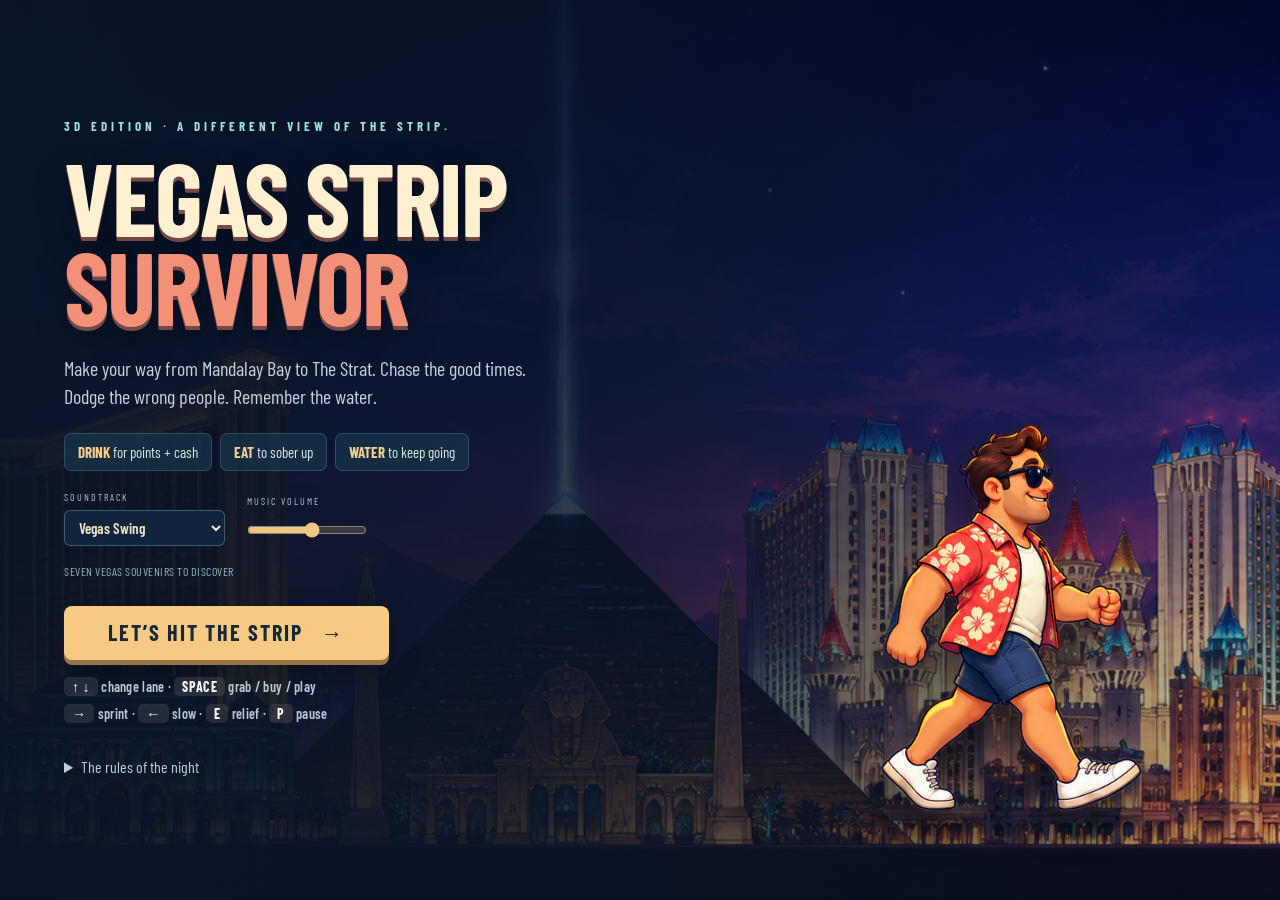
==== commit d7372225: "Add optional High Roller and Big Apple Coaster rides to 3D edition" ====
--- a/vegas-3d.html
+++ b/vegas-3d.html
@@ -354,6 +354,7 @@
 </style>
 <link rel="stylesheet" href="redesign-ui.css">
 <link rel="stylesheet" href="vegas-detours.css">
+<link rel="stylesheet" href="vegas-rides.css">
 </head>
 <body>
 <canvas id="game" tabindex="0" aria-label="Vegas Strip Survivor game. Arrow keys move, space grabs, P pauses."></canvas>
@@ -428,7 +429,7 @@
 
 <div class="screen hidden" id="detour-screen" role="dialog" aria-modal="true" aria-labelledby="detour-title" aria-describedby="detour-story">
   <div id="detour-panel">
-    <div class="detour-art-wrap"><div id="detour-art" role="img" aria-label="Illustrated Vegas detour"></div><div class="detour-art-caption">A NIGHT TO REMEMBER. SORT OF.</div></div>
+    <div class="detour-art-wrap"><div id="detour-art" role="img" aria-label="Illustrated Vegas detour"></div><canvas id="ride-preview" width="640" height="640" role="img" aria-label="Animated Vegas attraction" hidden></canvas><div class="detour-art-caption">A NIGHT TO REMEMBER. SORT OF.</div></div>
     <div class="detour-content">
       <div id="detour-tag"></div><h2 id="detour-title" tabindex="-1"></h2><p id="detour-story"></p>
       <div class="detour-meters"><div><span>CASH</span><b id="detour-cash"></b></div><div><span>DRUNK</span><b id="detour-drunk"></b></div><div><span>WATER</span><b id="detour-hyd"></b></div><div><span>LAST CALL</span><b id="detour-clock"></b></div></div>
@@ -439,6 +440,7 @@
         <button class="detour-choice" id="detour-choice-2" type="button"><b id="detour-label-2"></b><span id="detour-effect-2"></span><em id="detour-warning-2"></em></button>
         <div class="detour-key-help">TAB to choose · ENTER to confirm · ESC focuses the free exit</div>
       </div>
+      <button class="btn" id="ride-skip" type="button" hidden>SKIP TO ARRIVAL →</button>
       <div id="detour-result" hidden aria-live="polite"><div id="detour-souvenir"></div><p id="detour-summary"></p><button class="btn" id="detour-continue">BACK TO THE STRIP →</button></div>
     </div>
   </div>
@@ -468,7 +470,7 @@
       <p><b>Keep a little buzz.</b> Drinks earn points, cash and a combo multiplier. Too much booze means blackout; stay sober too long and your score starts slipping. Food lowers your drunk meter. Water restores hydration.</p>
       <p><b>Watch the crowd.</b> Dodge flyers, showgirls, mascots, scooters and pickpockets. Three hits in twelve seconds ends your night. A second police collision, riding into a cop, or bumping one at 60+ drunk means arrest.</p>
       <p><b>Spend wisely.</b> Water carts cost $20, food costs $35, slots cost $25 a pull. Your last-call clock and hydration keep draining while you gamble. Drinks fill your bladder; E takes a relief break. A cop on screen means a $75 fine. If you can’t pay, you’re done.</p>
-      <p><b>Take a detour.</b> Look for STORY doorways: a champagne club, wedding chapel, buffet, pool party, and casino security. Press SPACE nearby to visit. At 70+ drunk you may stumble into the club. Choices show their costs; nothing is purchased automatically. Collect five nightlife souvenirs across your runs.</p>
+      <p><b>Take a detour.</b> Look for STORY doorways: a champagne club, wedding chapel, buffet, pool party, and casino security. Press SPACE nearby to visit. At 70+ drunk you may stumble into the club. Choices show their costs; nothing is purchased automatically. Look for RIDE entrances for the High Roller and the Big Apple Coaster at New York–New York. Collect seven souvenirs across your runs. Ride prices are fictional game prices.</p>
       <p><b>The night keeps going.</b> Reach The Strat to bank a lap bonus. The next lap is faster and busier. Wheels help you move quickly, but one collision means a wipeout.</p>
     </details>
   </div>
@@ -483,7 +485,8 @@
 
 <script src="vegas-art-3d.js"></script>
 <script src="vegas-music.js"></script>
-<script src="vegas-detours.js"></script>
+<script src="vegas-rides.js"></script>
+<script src="vegas-detours-3d.js"></script>
 <script>
 'use strict';
 
@@ -2916,6 +2919,7 @@
   lastT = now;
   if (phase === 'play' && !paused) update(dt);
   else if (phase === 'slots') slotTick(dt);
+  else if (phase === 'detour') tickAttraction(dt);
   draw();
   requestAnimationFrame(frame);
 }
--- a/vegas-rides.css
+++ b/vegas-rides.css
@@ -0,0 +1,6 @@
+#ride-preview { position:absolute; top:50%; left:0; width:100%; height:auto; aspect-ratio:1; transform:translateY(-50%); }
+#ride-skip { font-size:16px; padding:13px 20px; margin-top:20px; }
+#ride-skip:focus-visible { outline:3px solid var(--detour-accent); outline-offset:3px; }
+
+.has-attraction .detour-art-caption { display:none; }
+@media (max-width:760px) { .has-attraction .detour-art-wrap { aspect-ratio:1; } }
